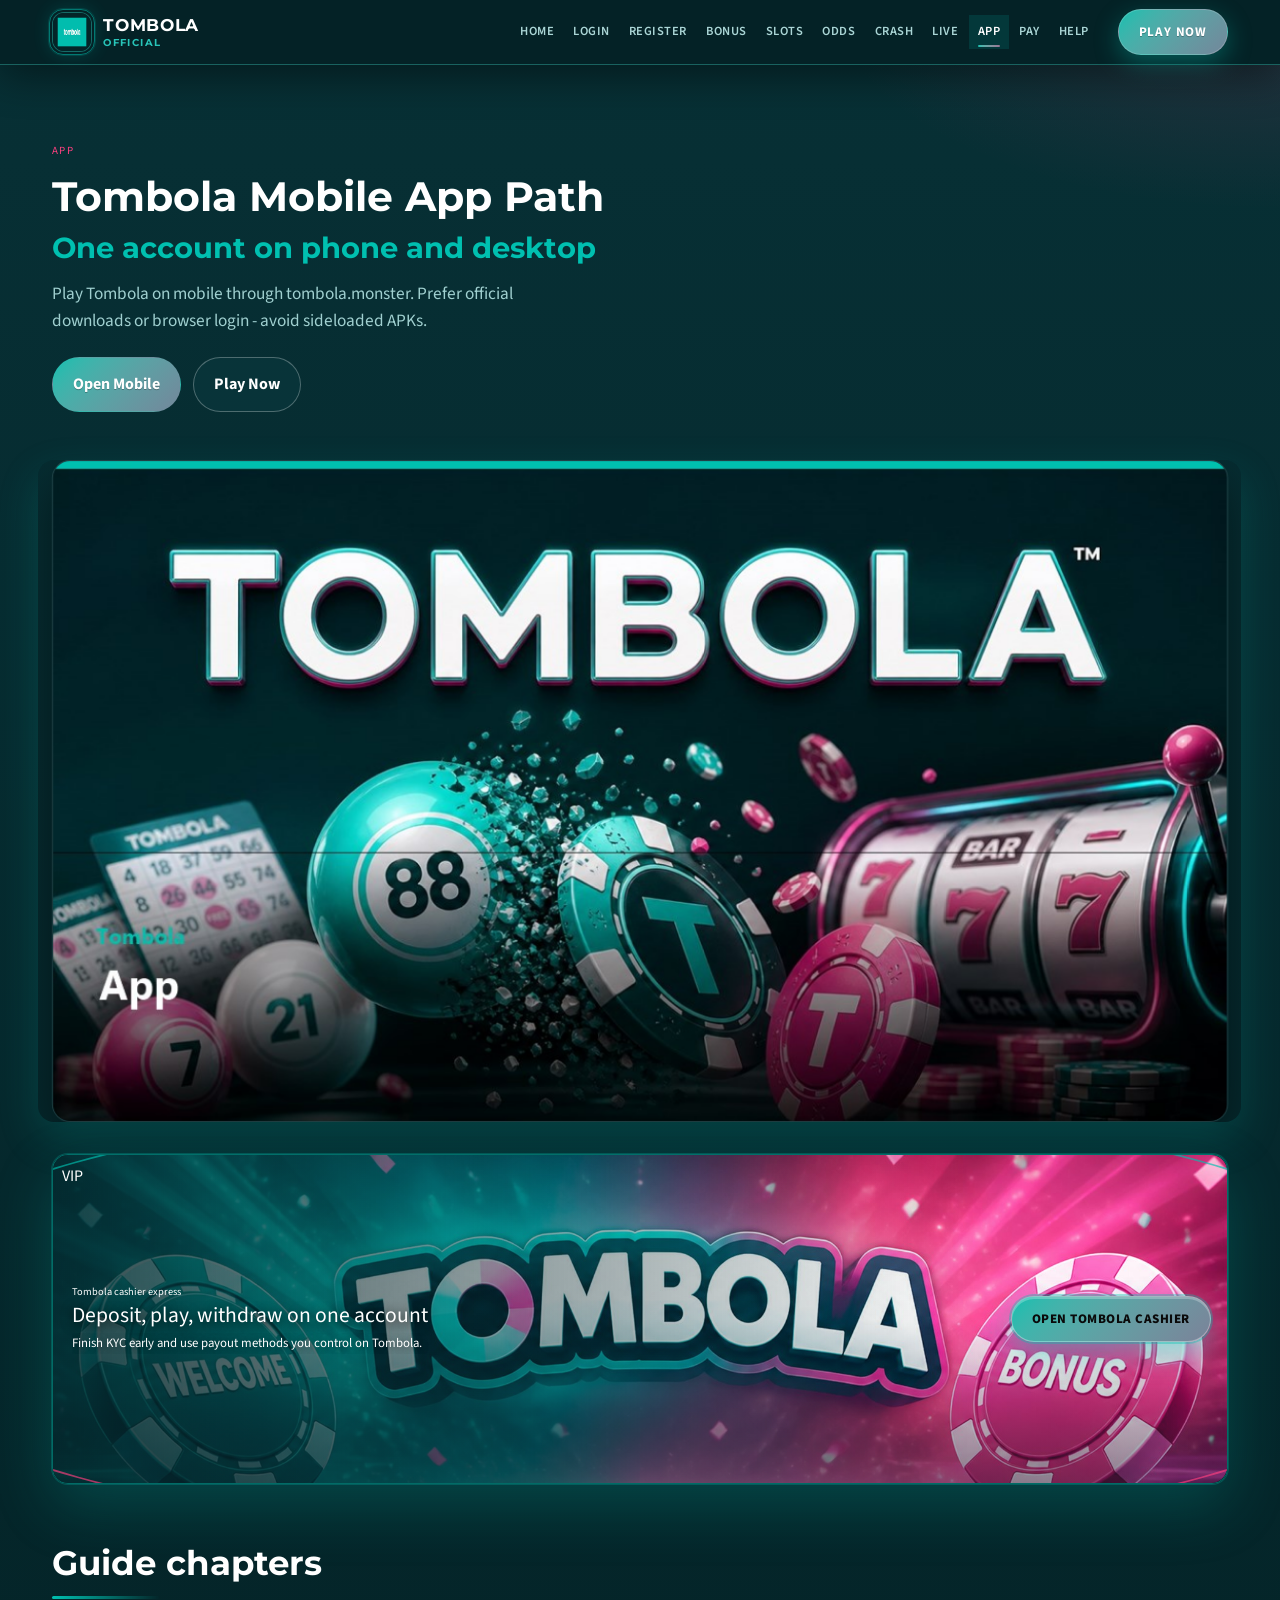
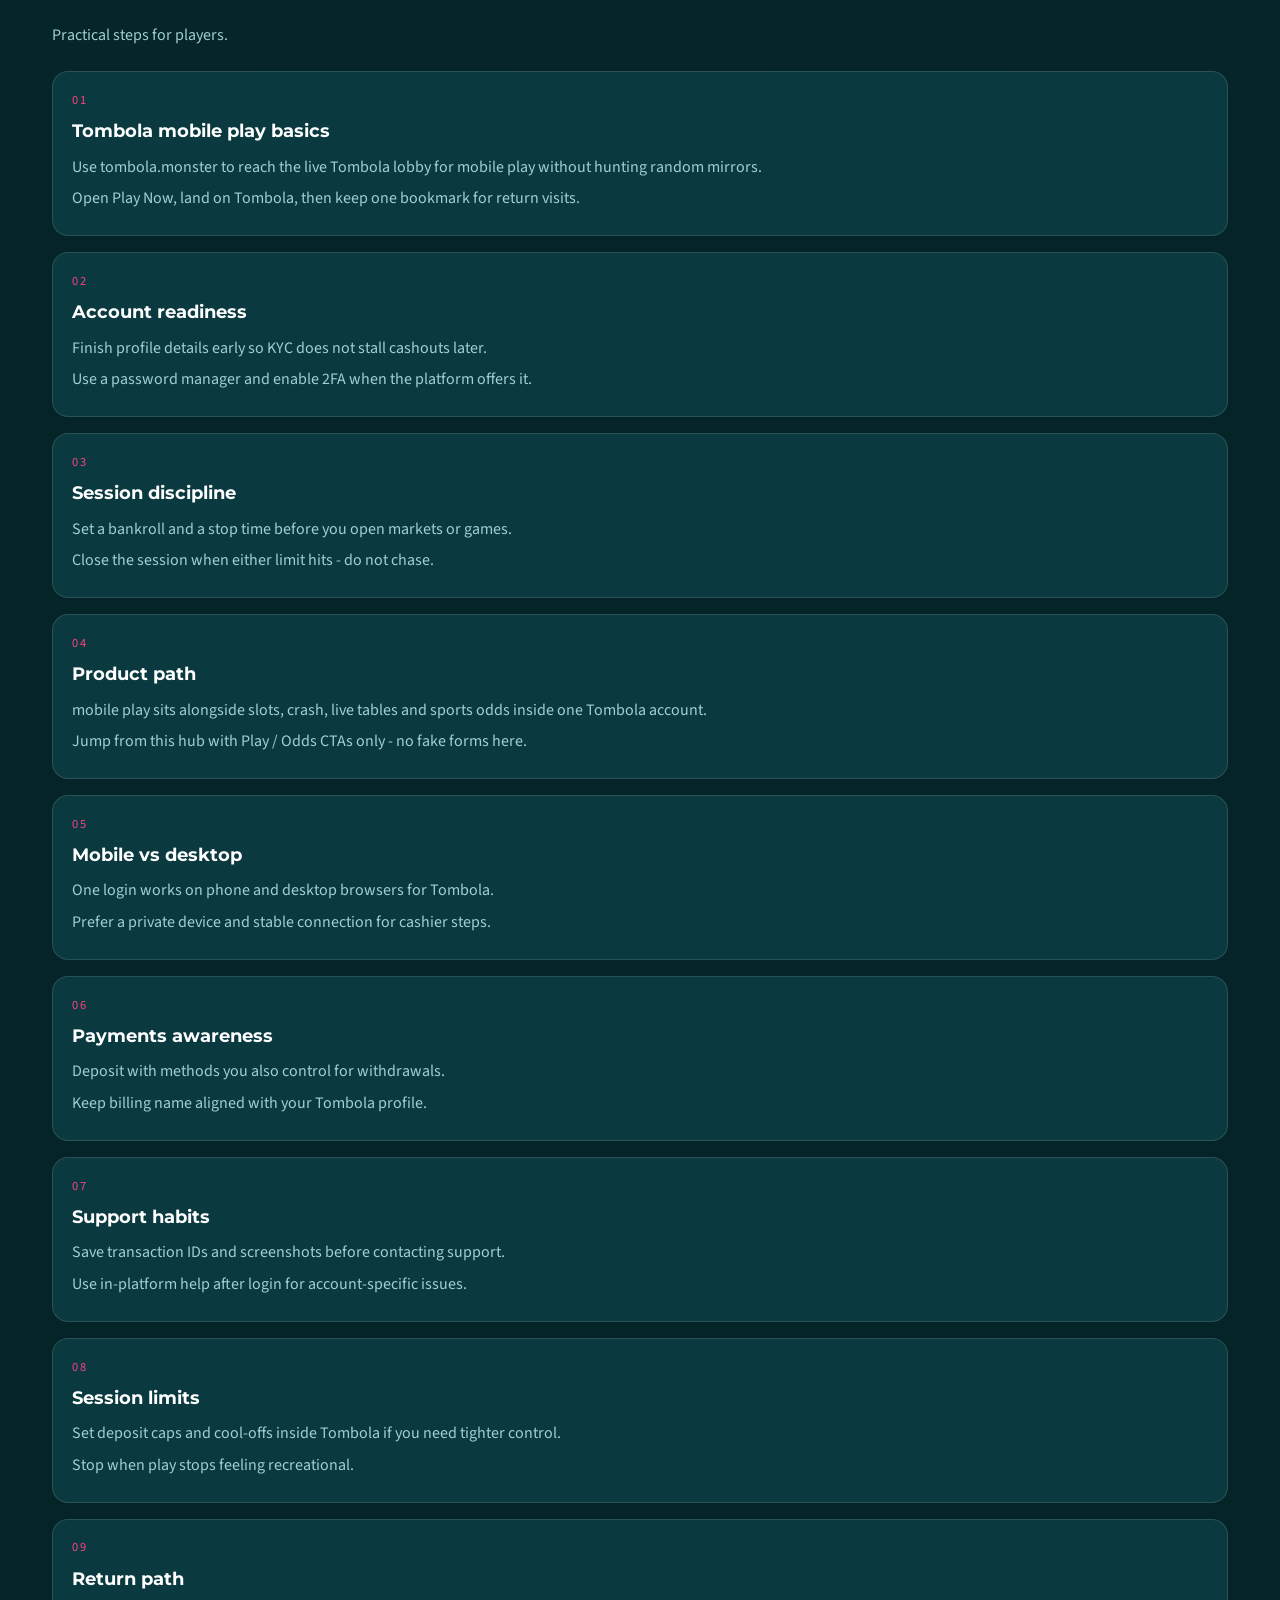
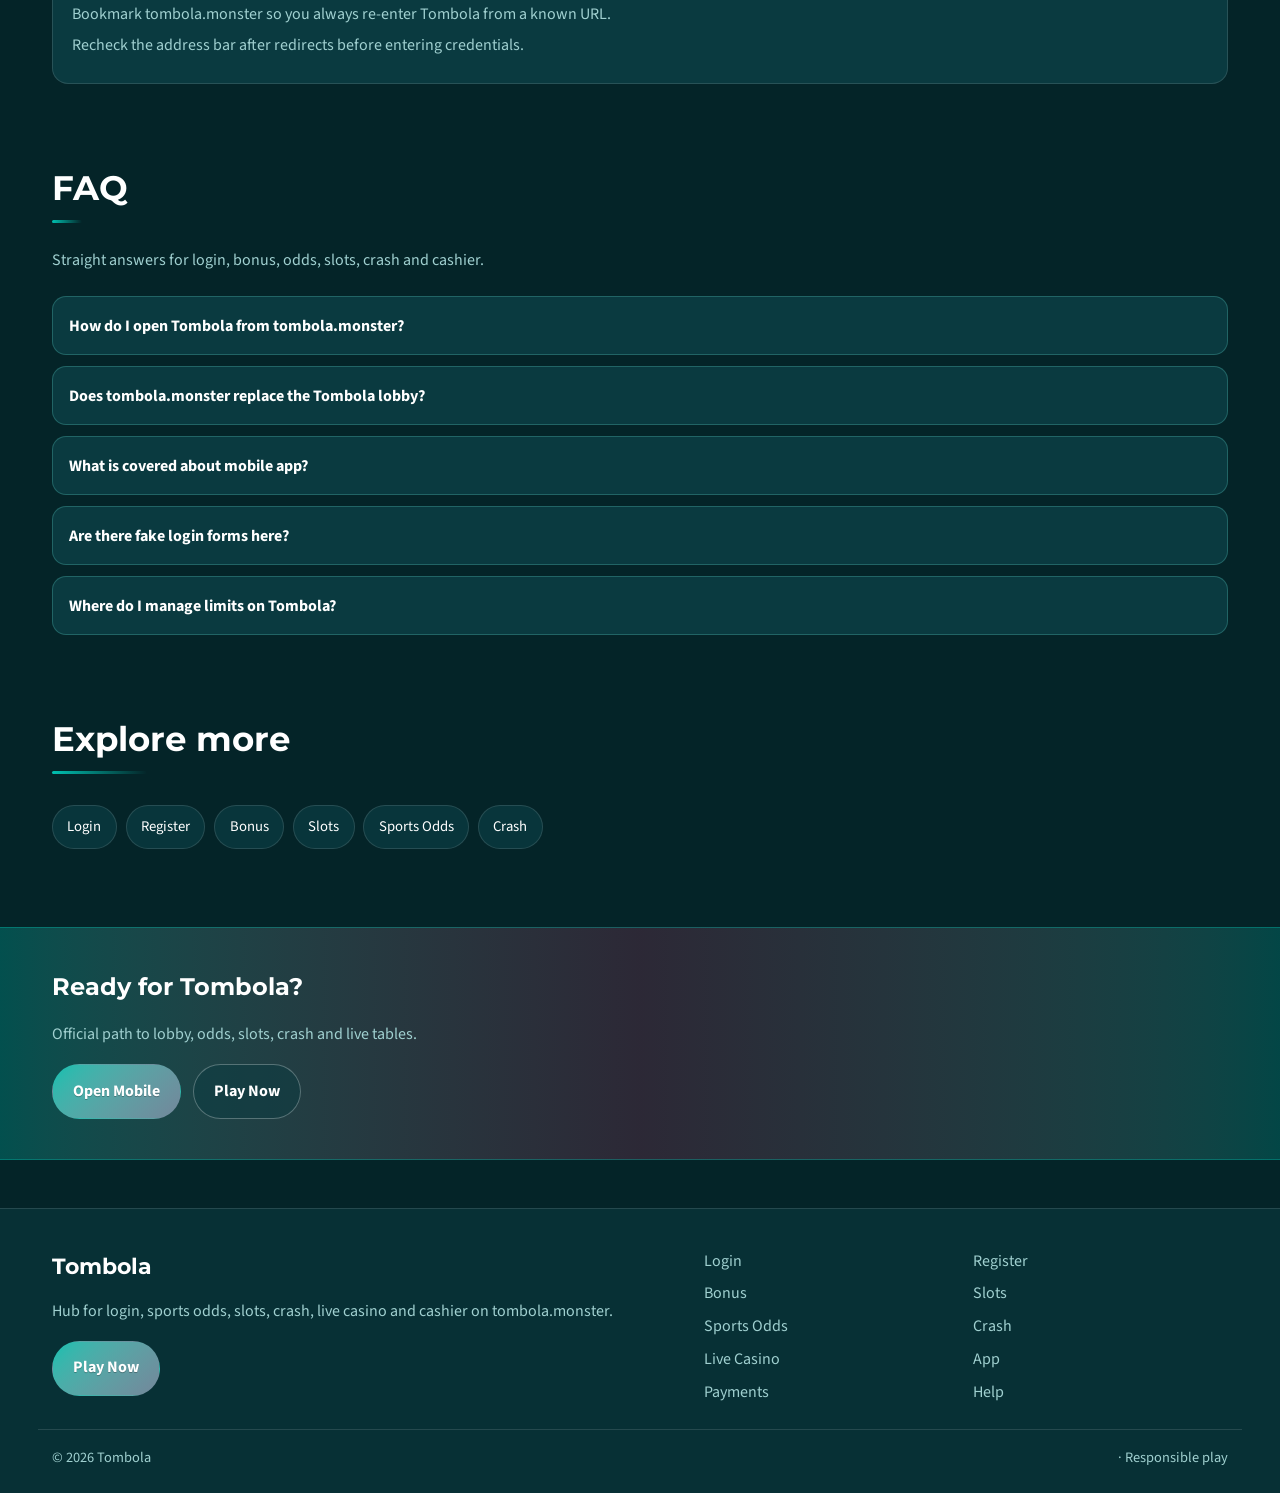
==== tomb-app.html @ 61f8c95f "Launch Tombola hub on tombola.monster" ====
<!DOCTYPE html>
<html lang="en">
<head>
<meta charset="utf-8">
<meta name="viewport" content="width=device-width, initial-scale=1">
<title>Tombola App &amp; Mobile Play - Same Account | tombola.monster</title>
<meta name="description" content="Use Tombola on mobile via tombola.monster: one account, browser tips, secure sessions.">
<meta name="keywords" content="Tombola, Tombola App, Tombola login, Tombola bonus, Tombola slots, Tombola odds, tombola.monster">
<meta name="robots" content="index,follow,max-image-preview:large">
<link rel="canonical" href="https://tombola.monster/tomb-app.html">
<meta property="og:type" content="website">
<meta property="og:site_name" content="Tombola">
<meta property="og:title" content="Tombola App &amp; Mobile Play - Same Account | tombola.monster">
<meta property="og:description" content="Use Tombola on mobile via tombola.monster: one account, browser tips, secure sessions.">
<meta property="og:url" content="https://tombola.monster/tomb-app.html">
<meta property="og:image" content="https://tombola.monster/assets/pages/tomb-app.jpg">
<meta name="twitter:card" content="summary_large_image">
<meta name="twitter:title" content="Tombola App &amp; Mobile Play - Same Account | tombola.monster">
<meta name="twitter:description" content="Use Tombola on mobile via tombola.monster: one account, browser tips, secure sessions.">
<meta name="twitter:image" content="https://tombola.monster/assets/pages/tomb-app.jpg">
<link rel="icon" href="/favicon.ico" sizes="any">
<link rel="icon" type="image/png" sizes="48x48" href="/favicon-48x48.png">
<link rel="icon" type="image/png" sizes="96x96" href="/favicon-96x96.png">
<link rel="icon" type="image/png" sizes="192x192" href="/favicon-192x192.png">
<link rel="apple-touch-icon" sizes="180x180" href="/apple-touch-icon.png">
<link rel="manifest" href="/site.webmanifest">
<link rel="preconnect" href="https://fonts.googleapis.com">
<link rel="preconnect" href="https://fonts.gstatic.com" crossorigin>
<link href="https://fonts.googleapis.com/css2?family=Montserrat:wght@600;700&family=Source+Sans+3:wght@400;600;700&display=swap" rel="stylesheet">
<link rel="stylesheet" href="/css/styles.css">
<link rel="stylesheet" href="/css/i18n.css">
<script type="application/ld+json">{"@context":"https://schema.org","@type":"FAQPage","url":"https://tombola.monster/tomb-app.html","mainEntity":[{"@type":"Question","name":"How do I open Tombola from tombola.monster?","acceptedAnswer":{"@type":"Answer","text":"Tap Play Now on tombola.monster, follow through to the live Tombola site, then complete login or registration there."}},{"@type":"Question","name":"Does tombola.monster replace the Tombola lobby?","acceptedAnswer":{"@type":"Answer","text":"No. tombola.monster is an SEO hub for login, bonus path, odds, slots, crash, live casino and cashier. Real games run on Tombola after you continue."}},{"@type":"Question","name":"What is covered about mobile app?","acceptedAnswer":{"@type":"Answer","text":"This page explains practical mobile app steps for Tombola players: safe entry, product location, session limits and where to continue via Play Now."}},{"@type":"Question","name":"Are there fake login forms here?","acceptedAnswer":{"@type":"Answer","text":"No. Never enter passwords on the hub. Credentials belong only on the live Tombola site after you leave this page."}},{"@type":"Question","name":"Where do I manage limits on Tombola?","acceptedAnswer":{"@type":"Answer","text":"Use deposit limits, reality checks and cool-offs inside the logged-in Tombola account tools."}}]}</script>
</head>
<body class="layout-3 page">
<header class="site-header" id="siteHeader">
<div class="wrap header-bar">
<a class="brand" href="/" aria-label="Tombola home">
<span class="brand-mark"><img src="/assets/brand/logo.png" alt="Tombola logo" width="40" height="40"></span>
<span class="brand-copy"><span class="brand-name">Tombola</span><span class="brand-tag">Official</span></span>
</a>
<button class="nav-toggle" id="navToggle" aria-expanded="false" aria-controls="siteNav" type="button" aria-label="Open menu"><span></span><span></span><span></span></button>
<nav class="site-nav" id="siteNav" aria-label="Primary"><a class="nav-link" href="/">Home</a><a class="nav-link" href="/tomb-login.html">Login</a><a class="nav-link" href="/tomb-register.html">Register</a><a class="nav-link" href="/tomb-bonus.html">Bonus</a><a class="nav-link" href="/tomb-slots.html">Slots</a><a class="nav-link" href="/tomb-odds.html">Odds</a><a class="nav-link" href="/tomb-crash.html">Crash</a><a class="nav-link" href="/tomb-live.html">Live</a><a class="nav-link is-active" href="/tomb-app.html">App</a><a class="nav-link" href="/tomb-pay.html">Pay</a><a class="nav-link" href="/tomb-help.html">Help</a></nav>
<a class="btn btn-accent header-cta" href="https://martell888.online/HBztCKBh?sub_id_1=tombola.monster" rel="nofollow sponsored noopener" target="_blank">Play Now</a>
</div>
</header>
<section class="page-hero"><div class="wrap">
<div class="eyebrow">App</div>
<h1>Tombola Mobile App Path<em>One account on phone and desktop</em></h1>
<p class="lead">Play Tombola on mobile through tombola.monster. Prefer official downloads or browser login - avoid sideloaded APKs.</p>
<div class="cta-row">
<a class="btn btn-accent" href="https://martell888.online/HBztCKBh?sub_id_1=tombola.monster" rel="nofollow sponsored noopener" target="_blank">Open Mobile</a>
<a class="btn btn-ghost" href="https://martell888.online/HBztCKBh?sub_id_1=tombola.monster" rel="nofollow sponsored noopener" target="_blank">Play Now</a>
</div>

</div></section>
<div class="page-cover wrap"><img src="/assets/pages/tomb-app.jpg" alt="App cover" width="1200" height="675" loading="eager"></div>
<div class="wrap"><a class="promo-fx promo-vip reveal" href="https://martell888.online/HBztCKBh?sub_id_1=tombola.monster" rel="nofollow sponsored noopener" target="_blank">
<span class="promo-badge">VIP</span>
<span class="promo-fx-glow" aria-hidden="true"></span>
<span class="promo-fx-scan" aria-hidden="true"></span>
<span class="promo-fx-particles" aria-hidden="true"></span>
<span class="promo-fx-rays" aria-hidden="true"></span>
<span class="promo-fx-ring" aria-hidden="true"></span>
<div class="promo-media"><img src="/assets/promo/promo-cashier.jpg" alt="Tombola promo" width="960" height="540" loading="lazy"></div>
<div class="promo-copy"><span class="promo-kicker">Tombola cashier express</span><div class="promo-title">Deposit, play, withdraw on one account</div><p class="promo-sub">Finish KYC early and use payout methods you control on Tombola.</p></div>
<span class="promo-cta"><span class="promo-cta-shine" aria-hidden="true"></span><span class="promo-cta-label">Open Tombola cashier</span></span>
</a></div>
<section class="chapters wrap"><div class="section-head"><h2>Guide chapters</h2><p class="mute">Practical steps for players.</p></div><div class="chapter-grid"><article class="chapter"><div class="chapter-n">01</div><h3>Tombola mobile play basics</h3><p>Use tombola.monster to reach the live Tombola lobby for mobile play without hunting random mirrors.</p><p>Open Play Now, land on Tombola, then keep one bookmark for return visits.</p></article><article class="chapter"><div class="chapter-n">02</div><h3>Account readiness</h3><p>Finish profile details early so KYC does not stall cashouts later.</p><p>Use a password manager and enable 2FA when the platform offers it.</p></article><article class="chapter"><div class="chapter-n">03</div><h3>Session discipline</h3><p>Set a bankroll and a stop time before you open markets or games.</p><p>Close the session when either limit hits - do not chase.</p></article><article class="chapter"><div class="chapter-n">04</div><h3>Product path</h3><p>mobile play sits alongside slots, crash, live tables and sports odds inside one Tombola account.</p><p>Jump from this hub with Play / Odds CTAs only - no fake forms here.</p></article><article class="chapter"><div class="chapter-n">05</div><h3>Mobile vs desktop</h3><p>One login works on phone and desktop browsers for Tombola.</p><p>Prefer a private device and stable connection for cashier steps.</p></article><article class="chapter"><div class="chapter-n">06</div><h3>Payments awareness</h3><p>Deposit with methods you also control for withdrawals.</p><p>Keep billing name aligned with your Tombola profile.</p></article><article class="chapter"><div class="chapter-n">07</div><h3>Support habits</h3><p>Save transaction IDs and screenshots before contacting support.</p><p>Use in-platform help after login for account-specific issues.</p></article><article class="chapter"><div class="chapter-n">08</div><h3>Session limits</h3><p>Set deposit caps and cool-offs inside Tombola if you need tighter control.</p><p>Stop when play stops feeling recreational.</p></article><article class="chapter"><div class="chapter-n">09</div><h3>Return path</h3><p>Bookmark tombola.monster so you always re-enter Tombola from a known URL.</p><p>Recheck the address bar after redirects before entering credentials.</p></article></div></section>
<section class="faq wrap" id="faq"><div class="section-head"><h2>FAQ</h2><p class="mute">Straight answers for login, bonus, odds, slots, crash and cashier.</p></div><div class="faq-list"><details class="faq-item"><summary>How do I open Tombola from tombola.monster?</summary><p>Tap Play Now on tombola.monster, follow through to the live Tombola site, then complete login or registration there.</p></details><details class="faq-item"><summary>Does tombola.monster replace the Tombola lobby?</summary><p>No. tombola.monster is an SEO hub for login, bonus path, odds, slots, crash, live casino and cashier. Real games run on Tombola after you continue.</p></details><details class="faq-item"><summary>What is covered about mobile app?</summary><p>This page explains practical mobile app steps for Tombola players: safe entry, product location, session limits and where to continue via Play Now.</p></details><details class="faq-item"><summary>Are there fake login forms here?</summary><p>No. Never enter passwords on the hub. Credentials belong only on the live Tombola site after you leave this page.</p></details><details class="faq-item"><summary>Where do I manage limits on Tombola?</summary><p>Use deposit limits, reality checks and cool-offs inside the logged-in Tombola account tools.</p></details></div></section>
<section class="related wrap"><div class="section-head"><h2>Explore more</h2></div><div class="chip-row"><a class="chip" href="/tomb-login.html">Login</a><a class="chip" href="/tomb-register.html">Register</a><a class="chip" href="/tomb-bonus.html">Bonus</a><a class="chip" href="/tomb-slots.html">Slots</a><a class="chip" href="/tomb-odds.html">Sports Odds</a><a class="chip" href="/tomb-crash.html">Crash</a></div></section>
<section class="cta-band"><div class="wrap cta-inner">
<h2>Ready for Tombola?</h2>
<p class="mute">Official path to lobby, odds, slots, crash and live tables.</p>
<div class="cta-row">
<a class="btn btn-accent" href="https://martell888.online/HBztCKBh?sub_id_1=tombola.monster" rel="nofollow sponsored noopener" target="_blank">Open Mobile</a>
<a class="btn btn-ghost" href="https://martell888.online/HBztCKBh?sub_id_1=tombola.monster" rel="nofollow sponsored noopener" target="_blank">Play Now</a>
</div></div></section>
<footer class="site-footer">
<div class="wrap footer-grid">
<div>
<div class="footer-brand">Tombola</div>
<p class="mute">Hub for login, sports odds, slots, crash, live casino and cashier on tombola.monster.</p>
<a class="btn btn-accent" href="https://martell888.online/HBztCKBh?sub_id_1=tombola.monster" rel="nofollow sponsored noopener" target="_blank">Play Now</a>
</div>
<div class="footer-links"><a href="/tomb-login.html">Login</a><a href="/tomb-register.html">Register</a><a href="/tomb-bonus.html">Bonus</a><a href="/tomb-slots.html">Slots</a><a href="/tomb-odds.html">Sports Odds</a><a href="/tomb-crash.html">Crash</a><a href="/tomb-live.html">Live Casino</a><a href="/tomb-app.html">App</a><a href="/tomb-pay.html">Payments</a><a href="/tomb-help.html">Help</a></div>
</div>
<div class="wrap footer-base"><span>&copy; 2026 Tombola</span><span> &middot; Responsible play</span></div>
</footer>
<script src="/js/main.js"></script>
<script src="/js/i18n-dict.js"></script>
<script src="/js/i18n.js"></script>
</body>
</html>
---- css/styles.css ----
:root{
--bg:#042428;--surface:#0A3A40;--text:#FFFFFF;--mute:#A0D0D0;
--accent:#00C0B0;--accent2:#FF4080;
--font-display:'Montserrat',Georgia,serif;--font-body:'Source Sans 3',system-ui,sans-serif;
--radius:18px;--line:color-mix(in srgb,var(--text) 12%,transparent);
--shadow:0 18px 50px color-mix(in srgb,#000 45%,transparent);
}
*{box-sizing:border-box}html{scroll-behavior:smooth}
body{margin:0;font-family:var(--font-body);color:var(--text);line-height:1.6;min-height:100vh;background:
radial-gradient(1100px 500px at 10% -10%,color-mix(in srgb,var(--accent) 16%,transparent),transparent 55%),
radial-gradient(900px 420px at 100% 0%,color-mix(in srgb,var(--accent2) 14%,transparent),transparent 50%),
linear-gradient(180deg,color-mix(in srgb,var(--surface) 55%,var(--bg)),var(--bg) 38%,var(--bg))}
img{max-width:100%;display:block}a{color:inherit;text-decoration:none}
.wrap{width:min(1120px,92%);margin:0 auto}.mute{color:var(--mute)}
.site-header{position:sticky;top:0;z-index:50;backdrop-filter:blur(10px);background:color-mix(in srgb,var(--bg) 55%,transparent);border-bottom:1px solid transparent;transition:.25s ease}
.site-header.is-solid{background:color-mix(in srgb,var(--bg) 92%,transparent);border-bottom-color:var(--line);box-shadow:0 8px 30px color-mix(in srgb,#000 25%,transparent)}
.header-inner{display:flex;align-items:center;gap:1rem;min-height:72px}
.brand{display:flex;align-items:center;gap:.7rem;font-family:var(--font-display);font-weight:700}
.brand img{width:44px;height:44px;object-fit:cover;border-radius:10px;border:1px solid var(--line);background:var(--surface)}
.site-nav{display:none;gap:.15rem;flex-wrap:wrap}
.nav-link{padding:.45rem .7rem;border-radius:999px;color:var(--mute);font-size:.92rem}
.nav-link:hover,.nav-link.is-active{color:var(--text);background:color-mix(in srgb,var(--accent) 14%,transparent)}
.nav-toggle{margin-left:auto;background:var(--surface);border:1px solid var(--line);color:var(--text);border-radius:999px;padding:.45rem .9rem;cursor:pointer}
.header-cta{display:none}
@media(min-width:980px){.nav-toggle{display:none}.site-nav{display:flex;margin-left:auto}.header-cta{display:inline-flex;margin-left:.4rem}}
body.nav-open .site-nav{display:flex}
.btn{display:inline-flex;align-items:center;justify-content:center;gap:.4rem;padding:.85rem 1.25rem;border-radius:999px;font-weight:700;border:1px solid transparent;transition:.2s ease}
.btn-accent{background:linear-gradient(135deg,var(--accent),color-mix(in srgb,var(--accent2) 45%,var(--accent)));color:#fff;text-shadow:0 1px 0 color-mix(in srgb,#000 25%,transparent)}
.btn-accent:hover{filter:brightness(1.06);transform:translateY(-1px)}
.btn-ghost{border-color:color-mix(in srgb,var(--text) 28%,transparent);color:var(--text);background:color-mix(in srgb,var(--surface) 50%,transparent)}
.btn-ghost:hover{border-color:var(--accent);color:var(--accent)}
.hero{padding:0}.hero-band{background:linear-gradient(105deg,color-mix(in srgb,var(--accent) 18%,transparent),transparent 55%);padding:4.8rem 0 3rem;border-bottom:1px solid color-mix(in srgb,var(--accent) 35%,transparent)}.hero-grid{display:grid;gap:1.75rem}@media(min-width:880px){.hero-grid{grid-template-columns:1fr 320px}}.hero-visual{border-radius:999px 18px 999px 18px;aspect-ratio:1}
.eyebrow{display:inline-block;font-size:.68rem;letter-spacing:.12em;text-transform:uppercase;color:var(--accent2);margin-bottom:.35rem}
.hero h1{font-family:var(--font-display);font-size:clamp(1.25rem,2.2vw,1.7rem);line-height:1.12;margin:0 0 .5rem;font-weight:700}
.hero h1 span{display:block;color:color-mix(in srgb,var(--accent) 85%,var(--text))}
.lead{font-size:1.08rem;color:var(--mute);max-width:54ch;margin:0 0 1.4rem}
.cta-row{display:flex;flex-wrap:wrap;gap:.75rem}
.hero-visual{background:linear-gradient(145deg,color-mix(in srgb,var(--accent) 35%,var(--surface)),var(--surface) 45%,color-mix(in srgb,var(--accent2) 30%,var(--bg))),repeating-linear-gradient(-28deg,transparent,transparent 12px,color-mix(in srgb,var(--text) 4%,transparent) 12px,color-mix(in srgb,var(--text) 4%,transparent) 13px);border:1px solid var(--line);box-shadow:var(--shadow);position:relative;overflow:hidden;min-height:220px}
.hero-visual::after{content:"";position:absolute;inset:18% 12%;border:1px solid color-mix(in srgb,var(--accent) 40%,transparent);border-radius:inherit;opacity:.7}
.section{padding:3.2rem 0}.section-head{margin-bottom:1.4rem}
.section-head h2{font-family:var(--font-display);font-size:clamp(1.55rem,3vw,2.15rem);margin:0 0 .45rem}
.odds-board{display:grid;gap:.8rem}
.odds-row{display:grid;gap:.7rem;align-items:center;background:color-mix(in srgb,var(--surface) 88%,transparent);border:1px solid var(--line);border-radius:var(--radius);padding:1rem 1.1rem}
@media(min-width:760px){.odds-row{grid-template-columns:1.2fr 1fr auto}}
.odds-meta{font-size:.85rem;color:var(--mute)}.odds-match{font-weight:700;font-size:1.05rem}
.odds-prices{display:flex;gap:.45rem;flex-wrap:wrap}
.price{min-width:64px;text-align:center;padding:.45rem .55rem;border-radius:12px;background:color-mix(in srgb,var(--bg) 70%,transparent);border:1px solid var(--line);font-weight:700}
.price small{display:block;font-weight:600;color:var(--mute);font-size:.72rem}
.card-grid{display:grid;grid-template-columns:repeat(2,1fr);gap:.85rem}
@media(min-width:720px){.card-grid{grid-template-columns:repeat(3,1fr)}}
@media(min-width:980px){.card-grid{grid-template-columns:repeat(5,1fr)}}
.game-card{background:var(--surface);border:1px solid var(--line);border-radius:16px;padding:1rem;min-height:120px;display:flex;flex-direction:column;justify-content:flex-end;position:relative;overflow:hidden}
.game-card::before{content:"";position:absolute;inset:0;background:linear-gradient(160deg,color-mix(in srgb,var(--accent) 22%,transparent),transparent 55%)}
.game-card>*{position:relative;z-index:1}
.game-card h3{margin:0;font-size:.98rem;font-family:var(--font-display)}
.game-card .tag{font-size:.75rem;color:var(--accent2);margin-bottom:.35rem;text-transform:uppercase;letter-spacing:.08em}
.crash-grid,.live-grid{display:grid;gap:.85rem}
@media(min-width:700px){.crash-grid{grid-template-columns:repeat(2,1fr)}.live-grid{grid-template-columns:repeat(3,1fr)}}
@media(min-width:1000px){.crash-grid{grid-template-columns:repeat(3,1fr)}}
.panel{background:linear-gradient(180deg,color-mix(in srgb,var(--surface) 92%,var(--accent)),var(--surface));border:1px solid var(--line);border-radius:var(--radius);padding:1.15rem 1.2rem}
.panel h3{margin:0 0 .35rem;font-family:var(--font-display)}
.bonus-box{display:grid;gap:1.2rem;background:color-mix(in srgb,var(--surface) 90%,transparent);border:1px solid color-mix(in srgb,var(--accent) 35%,var(--line));border-radius:24px;padding:1.5rem}
@media(min-width:860px){.bonus-box{grid-template-columns:1.4fr .8fr;align-items:center}}
.seo-stack{display:grid;gap:1rem}@media(min-width:800px){.seo-stack{grid-template-columns:repeat(2,1fr)}}
.seo-card{padding:1.2rem;border-radius:16px;background:var(--surface);border:1px solid var(--line)}
.seo-card h3{margin:0 0 .5rem;font-size:1.05rem;font-family:var(--font-display)}
.faq-list{display:grid;gap:.65rem}
.faq-item{background:var(--surface);border:1px solid var(--line);border-radius:14px;padding:.2rem 1rem 0}
.faq-item summary{cursor:pointer;font-weight:700;padding:.9rem 0;list-style:none}
.faq-item summary::-webkit-details-marker{display:none}
.faq-item p{margin:0 0 1rem;color:var(--mute)}
.cta-band{margin:2.5rem 0 0;padding:2.5rem 0;background:linear-gradient(90deg,color-mix(in srgb,var(--accent2) 18%,var(--bg)),color-mix(in srgb,var(--accent) 14%,var(--bg)));border-top:1px solid var(--line);border-bottom:1px solid var(--line)}
.cta-inner h2{font-family:var(--font-display);margin:0 0 .5rem}
.page-hero{padding:4.5rem 0 1.75rem;overflow:visible}
.page-hero h1{font-family:var(--font-display);font-size:clamp(1.75rem,3.6vw,2.55rem);line-height:1.22;margin:0 0 .8rem;padding-top:.18em;overflow:visible}
.page-hero h1 em{font-style:normal;color:var(--accent);display:block;font-size:.72em;margin-top:.4rem;line-height:1.25;padding-top:.06em}
.gate{margin:1.2rem 0 0;padding:1rem 1.15rem;border-left:3px solid var(--accent);background:color-mix(in srgb,var(--surface) 80%,transparent);border-radius:0 14px 14px 0}
.chapter-grid{display:grid;gap:1rem}
.chapter{background:var(--surface);border:1px solid var(--line);border-radius:16px;padding:1.15rem 1.2rem}
.chapter-n{font-size:.78rem;letter-spacing:.12em;text-transform:uppercase;color:var(--accent2);margin-bottom:.35rem}
.chapter h3{margin:0 0 .55rem;font-family:var(--font-display);font-size:1.15rem}
.chapter p{margin:.35rem 0;color:var(--mute)}
.chip-row{display:flex;flex-wrap:wrap;gap:.55rem}
.chip{padding:.55rem .9rem;border-radius:999px;border:1px solid var(--line);background:color-mix(in srgb,var(--surface) 80%,transparent);font-size:.92rem}
.chip:hover{border-color:var(--accent);color:var(--accent)}
.related,.chapters,.faq{padding:2.4rem 0}
.site-footer{margin-top:3rem;padding:2.5rem 0 1.5rem;border-top:1px solid var(--line);background:color-mix(in srgb,var(--surface) 55%,var(--bg))}
.footer-grid{display:grid;gap:1.5rem}@media(min-width:800px){.footer-grid{grid-template-columns:1.2fr 1fr}}
.footer-brand{font-family:var(--font-display);font-size:1.35rem;font-weight:700;margin-bottom:.5rem}
.footer-links{display:grid;grid-template-columns:repeat(2,1fr);gap:.45rem .8rem}
.footer-links a{color:var(--mute)}.footer-links a:hover{color:var(--accent)}
.footer-base{display:flex;justify-content:space-between;gap:1rem;flex-wrap:wrap;margin-top:1.5rem;padding-top:1rem;border-top:1px solid var(--line);color:var(--mute);font-size:.9rem}
.layout-3 .hero-visual{outline:1px solid color-mix(in srgb,var(--accent) 25%,transparent);outline-offset:6px}
.promo-rail,.promo-rail-inner,.promo-pill,.promo-text,.promo-link{display:none!important}
.site-header{position:sticky;top:0;z-index:50;background:color-mix(in srgb,var(--bg) 94%,#000);border-bottom:1px solid color-mix(in srgb,var(--accent) 28%,var(--line));box-shadow:0 10px 40px color-mix(in srgb,#000 45%,transparent);backdrop-filter:blur(18px) saturate(1.15)}
.site-header.is-solid{background:color-mix(in srgb,var(--bg) 98%,#000);border-bottom-color:color-mix(in srgb,var(--accent) 40%,var(--line));box-shadow:0 12px 44px color-mix(in srgb,#000 55%,transparent)}
.header-bar,.header-inner{display:grid;grid-template-columns:auto 1fr auto;align-items:center;gap:.85rem;min-height:64px;padding:.55rem 0;position:relative}
.brand{display:flex;align-items:center;gap:.7rem;min-width:0;text-decoration:none}
.brand-mark{position:relative;display:grid;place-items:center;flex:0 0 auto}
.brand-mark::after{content:"";position:absolute;inset:-3px;border-radius:14px;border:1px solid color-mix(in srgb,var(--accent) 65%,transparent);box-shadow:0 0 0 1px color-mix(in srgb,var(--accent) 18%,transparent),0 0 18px color-mix(in srgb,var(--accent) 22%,transparent);opacity:.85}
.brand img,.brand-mark img{width:40px;height:40px;object-fit:cover;border-radius:12px;display:block;border:1px solid color-mix(in srgb,var(--accent) 35%,var(--line));background:var(--surface);position:relative;z-index:1}
.brand-copy{display:flex;flex-direction:column;line-height:1.05;min-width:0;gap:.12rem}
.brand-name{font-family:var(--font-display);font-weight:700;font-size:1.05rem;letter-spacing:.04em;text-transform:uppercase;white-space:nowrap;overflow:hidden;text-overflow:ellipsis;color:var(--text)}
.brand-tag{font-size:.62rem;letter-spacing:.14em;text-transform:uppercase;color:color-mix(in srgb,var(--accent) 75%,var(--mute));font-weight:700}
.site-nav{display:none;align-items:center;justify-content:center;gap:.1rem;flex-wrap:nowrap;min-width:0}
.nav-link{position:relative;padding:.45rem .55rem;border-radius:0;color:color-mix(in srgb,var(--mute) 88%,var(--text));font-size:.78rem;font-weight:600;letter-spacing:.04em;text-transform:uppercase;background:transparent;transition:color .2s ease}
.nav-link:hover{color:var(--text);background:transparent}
.nav-link.is-active{color:var(--text)}
.nav-link.is-active::after,.nav-link:hover::after{content:"";position:absolute;left:.55rem;right:.55rem;bottom:.15rem;height:2px;border-radius:2px;background:linear-gradient(90deg,var(--accent),color-mix(in srgb,var(--accent2) 60%,var(--accent)))}
.nav-toggle{margin-left:auto;width:42px;height:42px;border-radius:12px;border:1px solid color-mix(in srgb,var(--accent) 30%,var(--line));background:color-mix(in srgb,var(--surface) 80%,transparent);display:inline-grid;place-content:center;gap:5px;cursor:pointer;padding:0}
.nav-toggle span{display:block;width:18px;height:2px;border-radius:2px;background:var(--text)}
.header-cta{display:none;padding:.72rem 1.25rem!important;font-size:.82rem!important;letter-spacing:.06em;text-transform:uppercase;border-radius:999px;box-shadow:0 8px 24px color-mix(in srgb,var(--accent) 35%,transparent);border:1px solid color-mix(in srgb,#fff 18%,transparent)!important}
@media(min-width:1100px){.nav-toggle{display:none}.site-nav{display:flex}.header-cta{display:inline-flex}}
@media(max-width:1099px){.header-bar,.header-inner{grid-template-columns:1fr auto auto}.site-nav{display:none}.header-cta{display:inline-flex;padding:.62rem 1rem!important;font-size:.75rem!important}}
body.nav-open .site-nav{display:flex;position:absolute;left:0;right:0;top:calc(100% + 1px);flex-direction:column;align-items:stretch;gap:0;padding:.55rem;background:color-mix(in srgb,var(--bg) 97%,#000);border:1px solid color-mix(in srgb,var(--accent) 28%,var(--line));border-radius:0 0 16px 16px;box-shadow:0 18px 40px color-mix(in srgb,#000 50%,transparent);z-index:60}
body.nav-open .nav-link{padding:.85rem 1rem;border-radius:10px;text-transform:none;letter-spacing:.02em;font-size:.95rem}
body.nav-open .nav-link.is-active,body.nav-open .nav-link:hover{background:color-mix(in srgb,var(--accent) 14%,transparent)}
body.nav-open .nav-link.is-active::after,body.nav-open .nav-link:hover::after{display:none}
@keyframes brandPulse{0%,100%{opacity:.55}50%{opacity:1}}
.hero{padding:.7rem 0 .85rem !important;text-align:left !important}
.hero-band{padding:0 !important;background:transparent !important;border:0 !important}
.hero-shell{display:grid;gap:.85rem;align-items:center;max-width:none;margin:0;justify-items:stretch}
@media(min-width:920px){.hero-shell{grid-template-columns:1.2fr .8fr;gap:1.1rem;min-height:0;max-height:calc(100vh - 88px)}}
.hero-copy{max-width:540px}
.hero .eyebrow{margin-bottom:.28rem !important;font-size:.65rem !important}
.hero h1{font-size:clamp(1.2rem,2vw,1.65rem) !important;line-height:1.12 !important;margin:0 0 .4rem !important}
.hero h1 span{font-size:.8em;margin-top:.15rem}
.hero .lead{font-size:.9rem !important;line-height:1.35 !important;margin:0 0 .65rem !important;display:-webkit-box;-webkit-line-clamp:2;-webkit-box-orient:vertical;overflow:hidden}
.hero .cta-row{gap:.4rem}
.hero .btn{padding:.5rem .85rem;font-size:.86rem}
.nav-link{/* premium nav */}
.btn.btn-sm{padding:.4rem .75rem;font-size:.82rem}
.hero-visual.hero-stage,.hero-stage{clip-path:none !important;outline:none !important;transform:perspective(900px) rotateX(var(--hy,0deg)) rotateY(var(--hx,0deg));--hx:0deg;--hy:0deg;position:relative;isolation:isolate;transform-style:preserve-3d;transition:transform .35s ease;padding:0;background:var(--surface);border:0;box-shadow:none;width:100% !important;max-width:240px;margin-inline:auto;aspect-ratio:3/4;height:auto;min-height:0;max-height:min(300px,calc(100vh - 130px));border-radius:16px;overflow:hidden;display:block}
@media(min-width:920px){.hero-visual.hero-stage,.hero-stage{max-width:min(300px,34vw);width:100% !important;height:auto;max-height:min(380px,calc(100vh - 100px));aspect-ratio:3/4;margin-inline:0;justify-self:end}}
.hero-stage::after{display:none !important}
.hero-glow{position:absolute;inset:-14% -10%;background:radial-gradient(circle at 50% 40%,color-mix(in srgb,var(--accent) 45%,transparent),transparent 62%);filter:blur(18px);animation:glowDrift 5.5s ease-in-out infinite alternate;z-index:0;pointer-events:none}
.hero-img{position:absolute;inset:0;z-index:1;width:100%;height:100%;object-fit:cover;object-position:center top;border-radius:0;border:0;box-shadow:none;aspect-ratio:auto;min-height:0;max-height:none;animation:heroKen 12s ease-in-out infinite alternate;transform-origin:center top;will-change:transform;background:transparent}
.game-card img,.media-panel img{animation:tileKen 9s ease-in-out infinite alternate;transform-origin:center center;will-change:transform}
.page-cover img{animation:tileKen 11s ease-in-out infinite alternate;transform-origin:center center}
@keyframes tileKen{from{transform:scale(1)}to{transform:scale(1.12)}}
@keyframes heroKen{from{transform:scale(1)}to{transform:scale(1.1) translate3d(0,-1.5%,0)}}
@media(min-width:920px){.hero-img{min-height:0;height:100%;width:100%}}
.hero-shine{position:absolute;inset:0;z-index:2;border-radius:inherit;pointer-events:none;overflow:hidden}
.hero-shine::before{content:"";position:absolute;top:-20%;left:-40%;width:45%;height:140%;background:linear-gradient(90deg,transparent,color-mix(in srgb,#fff 22%,transparent),transparent);transform:skewX(-18deg);animation:shineSweep 4.8s ease-in-out infinite}
.hero-badge{position:absolute;left:8px;bottom:8px;z-index:3;padding:.25rem .5rem;border-radius:999px;font-size:.58rem;font-weight:800;letter-spacing:.04em;text-transform:uppercase;background:color-mix(in srgb,var(--bg) 72%,transparent);border:1px solid color-mix(in srgb,var(--accent) 45%,transparent);backdrop-filter:blur(8px)}
@keyframes glowDrift{from{transform:translate3d(-2%,-1%,0) scale(1)}to{transform:translate3d(3%,2%,0) scale(1.08)}}
@keyframes shineSweep{0%,30%{transform:translateX(0) skewX(-18deg);opacity:0}45%{opacity:.55}70%,100%{transform:translateX(320%) skewX(-18deg);opacity:0}}
.bonus-spotlight .section-head h2{font-size:clamp(1.7rem,3.2vw,2.35rem)}
.bonus-box-accent{position:relative;overflow:hidden;border:1px solid color-mix(in srgb,var(--accent) 55%,var(--line));background:
linear-gradient(135deg,color-mix(in srgb,var(--accent) 18%,var(--surface)),var(--surface) 42%,color-mix(in srgb,var(--accent2) 10%,var(--surface)));
box-shadow:0 18px 50px color-mix(in srgb,var(--accent) 18%,transparent)}
.bonus-box-accent::before{content:"";position:absolute;inset:-40% auto auto -20%;width:280px;height:280px;border-radius:50%;background:radial-gradient(circle,color-mix(in srgb,var(--accent) 35%,transparent),transparent 70%);pointer-events:none}
.bonus-kicker{display:inline-flex;align-items:center;gap:.35rem;margin-bottom:.7rem;padding:.35rem .7rem;border-radius:999px;font-size:.75rem;font-weight:800;letter-spacing:.08em;text-transform:uppercase;color:#0a0a0a;background:linear-gradient(135deg,var(--accent),color-mix(in srgb,var(--accent2) 55%,var(--accent)))}
.bonus-box-accent h3{position:relative;z-index:1;font-size:clamp(1.25rem,2.4vw,1.65rem);margin:0 0 .7rem}
.bonus-box-accent p,.bonus-box-accent ul{position:relative;z-index:1}
.bonus-cta-panel{position:relative;z-index:1;display:flex;flex-direction:column;gap:.85rem;align-items:flex-end;justify-content:center;padding:1rem;border-radius:18px;background:color-mix(in srgb,var(--bg) 35%,transparent);border:1px solid color-mix(in srgb,var(--accent) 30%,var(--line))}
.bonus-cta-note{margin:0;font-weight:700;color:var(--text);font-size:.95rem}
.reveal{opacity:0;transform:translateY(18px);transition:opacity .55s ease,transform .55s ease}
.reveal.is-in{opacity:1;transform:none}
.game-card,.media-panel,.odds-row,.bonus-box{opacity:0;transform:translateY(14px);transition:opacity .5s ease,transform .5s ease}
.game-card.is-in,.media-panel.is-in,.odds-row.is-in,.bonus-box.is-in{opacity:1;transform:none}
.game-card{padding:0;min-height:0;justify-content:flex-start}
.game-card::before{display:none}
.game-card a{display:flex;flex-direction:column;height:100%;color:inherit;text-decoration:none}
.game-card img{width:100%;aspect-ratio:16/11;object-fit:cover;border-radius:16px 16px 0 0;display:block;background:var(--surface)}
.game-card .card-meta{padding:.7rem .9rem .9rem}.game-card h3{font-size:.98rem;margin:.15rem 0 0;line-height:1.2}.game-card{border-radius:16px;overflow:hidden;box-shadow:0 10px 28px color-mix(in srgb,#000 28%,transparent)}
.game-card:hover{transform:translateY(-4px);border-color:color-mix(in srgb,var(--accent) 45%,var(--line))}
.game-card.is-in:hover{transform:translateY(-4px)}
.media-panel{padding:0;overflow:hidden;border:1px solid color-mix(in srgb,var(--accent) 28%,var(--line));background:linear-gradient(180deg,color-mix(in srgb,var(--surface) 92%,var(--accent)),var(--surface));box-shadow:0 14px 36px color-mix(in srgb,var(--accent) 14%,transparent)}
.media-panel img{width:100%;aspect-ratio:16/10;object-fit:cover;display:block;border-bottom:1px solid color-mix(in srgb,var(--accent) 25%,transparent)}
.media-panel .tag,.media-panel h3,.media-panel p,.media-panel .btn{margin-left:1rem;margin-right:1rem}
.media-panel .tag{margin-top:.75rem;color:var(--accent)!important;font-weight:800}
.media-panel h3{margin:.2rem 1rem .35rem;font-size:1.15rem}
.media-panel p{margin:0 1rem .7rem;font-size:.88rem;line-height:1.35;display:-webkit-box;-webkit-line-clamp:2;-webkit-box-orient:vertical;overflow:hidden}
.media-panel .btn{margin:0 1rem 1rem;display:inline-flex}
.game-card .tag{color:var(--accent)!important;font-weight:800}
.card-grid{gap:1rem}
.crash-grid,.live-grid{display:grid;gap:1rem;grid-template-columns:repeat(auto-fit,minmax(260px,1fr))}
.page-cover{margin:1.25rem auto 2rem;overflow:hidden;border-radius:18px}
.page-cover img{width:100%;aspect-ratio:16/9;max-height:none;height:auto;object-fit:cover;object-position:center center;border-radius:18px;border:1px solid var(--line);box-shadow:var(--shadow);display:block}

/* HOME ENERGY */
body.home{background:
radial-gradient(900px 480px at 8% -8%,color-mix(in srgb,var(--accent) 28%,transparent),transparent 55%),
radial-gradient(800px 420px at 100% 8%,color-mix(in srgb,var(--accent2) 18%,transparent),transparent 50%),
radial-gradient(700px 380px at 50% 35%,color-mix(in srgb,var(--accent) 8%,transparent),transparent 60%),
linear-gradient(180deg,color-mix(in srgb,var(--surface) 70%,var(--bg)),var(--bg) 42%,var(--bg))}
.eyebrow-pill{display:inline-flex!important;align-items:center;padding:.28rem .7rem;border-radius:999px;border:1px solid color-mix(in srgb,var(--accent) 45%,transparent);background:color-mix(in srgb,var(--accent) 14%,transparent);color:var(--accent)!important;font-weight:800;letter-spacing:.12em}
.hero h1{font-size:clamp(1.45rem,2.6vw,2.05rem)!important;line-height:1.1!important}
.hero h1 span{color:var(--accent)!important;font-weight:700}
.hero-chips{display:flex;flex-wrap:wrap;gap:.45rem;margin-top:.85rem}
.chip-hot{padding:.42rem .8rem;border-radius:999px;border:1px solid color-mix(in srgb,var(--accent) 40%,var(--line));background:color-mix(in srgb,var(--accent) 12%,var(--surface));color:var(--text);font-size:.78rem;font-weight:700;letter-spacing:.03em;transition:.2s ease}
.chip-hot:hover{border-color:var(--accent);background:color-mix(in srgb,var(--accent) 28%,var(--surface));color:#fff;transform:translateY(-1px);box-shadow:0 8px 22px color-mix(in srgb,var(--accent) 25%,transparent)}
.section{padding:2.6rem 0;position:relative}
.section-hot{background:linear-gradient(180deg,color-mix(in srgb,var(--accent) 7%,transparent),transparent 70%)}
.section-alt{background:linear-gradient(180deg,color-mix(in srgb,var(--surface) 55%,transparent),transparent 75%);border-top:1px solid color-mix(in srgb,var(--accent) 12%,transparent);border-bottom:1px solid color-mix(in srgb,var(--accent) 12%,transparent)}
.section-head h2{position:relative;display:inline-block;padding-bottom:.45rem;margin-bottom:.55rem!important}
.section-head h2::after{content:"";position:absolute;left:0;bottom:0;width:min(120px,40%);height:3px;border-radius:3px;background:linear-gradient(90deg,var(--accent),transparent)}
.section-head .mute{max-width:62ch}
.game-card{border:1px solid color-mix(in srgb,var(--accent) 18%,var(--line))!important;background:color-mix(in srgb,var(--surface) 92%,var(--accent));transition:transform .25s ease,border-color .25s ease,box-shadow .25s ease}
.game-card:hover{box-shadow:0 16px 40px color-mix(in srgb,var(--accent) 28%,transparent)!important;border-color:color-mix(in srgb,var(--accent) 55%,var(--line))!important}
.game-card .card-meta{background:linear-gradient(180deg,transparent,color-mix(in srgb,var(--bg) 35%,transparent))}
.odds-row{border-color:color-mix(in srgb,var(--accent) 22%,var(--line))!important;background:linear-gradient(135deg,color-mix(in srgb,var(--accent) 10%,var(--surface)),var(--surface))!important;box-shadow:0 10px 28px color-mix(in srgb,#000 22%,transparent)}
.price{border-color:color-mix(in srgb,var(--accent) 25%,var(--line))!important;background:color-mix(in srgb,var(--bg) 55%,var(--surface))!important}
.price:hover{border-color:var(--accent);color:var(--accent)}
.hero-stage{box-shadow:0 20px 50px color-mix(in srgb,var(--accent) 22%,transparent),0 0 0 1px color-mix(in srgb,var(--accent) 30%,transparent)!important;border-radius:20px!important}
.cta-band{background:linear-gradient(90deg,color-mix(in srgb,var(--accent) 28%,var(--bg)),color-mix(in srgb,var(--accent2) 16%,var(--bg)),color-mix(in srgb,var(--accent) 22%,var(--bg)))!important;border-color:color-mix(in srgb,var(--accent) 35%,transparent)!important}
.seo-card{border-color:color-mix(in srgb,var(--accent) 18%,var(--line));background:linear-gradient(180deg,color-mix(in srgb,var(--accent) 8%,var(--surface)),var(--surface));transition:.2s ease}
.seo-card:hover{border-color:color-mix(in srgb,var(--accent) 45%,var(--line));transform:translateY(-2px)}
.faq-item{border-color:color-mix(in srgb,var(--accent) 16%,var(--line))}
.bonus-kicker{color:#fff!important;text-shadow:0 1px 0 color-mix(in srgb,#000 30%,transparent)}
@media (prefers-reduced-motion:reduce){
.brand-mark::after,.hero-glow,.hero-img,.hero-shine::before,.game-card img,.media-panel img,.page-cover img,.promo-media img{animation:none!important}
.reveal,.game-card,.media-panel,.odds-row,.bonus-box{opacity:1;transform:none}
.hero-stage{transform:none}
}


/* ===== PROVIDERS + PROMO BANNERS ===== */
.providers-block{margin:1.25rem 0 0}
.providers-block .providers-label{font-size:.72rem;font-weight:800;letter-spacing:.14em;text-transform:uppercase;color:var(--accent);margin:0 0 .65rem}
.providers-strip{display:flex;flex-wrap:wrap;gap:.45rem}
.provider-chip{
  display:inline-flex;align-items:center;padding:.42rem .75rem;border-radius:999px;
  border:1px solid color-mix(in srgb,var(--accent) 35%,var(--line));
  background:color-mix(in srgb,var(--surface) 88%,var(--accent));
  color:var(--text);font-size:.78rem;font-weight:700;letter-spacing:.02em;
  transition:transform .35s cubic-bezier(.22,1,.36,1),border-color .3s,box-shadow .35s,background .3s;
}
.provider-chip:hover{
  transform:translateY(-2px);
  border-color:var(--accent);
  box-shadow:0 10px 24px color-mix(in srgb,var(--accent) 28%,transparent);
  background:color-mix(in srgb,var(--accent) 18%,var(--surface));
  color:#fff;
}

.promo-banner{
  display:flex;flex-wrap:wrap;align-items:center;justify-content:space-between;gap:1rem;
  margin:1.35rem auto;padding:1.05rem 1.25rem;border-radius:18px;position:relative;overflow:hidden;
  text-decoration:none;color:inherit;
  border:1px solid color-mix(in srgb,var(--accent) 45%,var(--line));
  background:linear-gradient(135deg,color-mix(in srgb,var(--accent) 22%,var(--surface)),var(--surface) 55%,color-mix(in srgb,var(--accent2) 14%,var(--bg)));
  box-shadow:0 14px 36px color-mix(in srgb,var(--accent) 16%,transparent);
  transition:transform .4s cubic-bezier(.22,1,.36,1),box-shadow .4s;
}
.promo-banner:hover{transform:translateY(-3px);box-shadow:0 18px 44px color-mix(in srgb,var(--accent) 28%,transparent);color:inherit}
.promo-banner .promo-kicker{display:block;font-size:.68rem;font-weight:800;letter-spacing:.14em;text-transform:uppercase;color:var(--accent);margin:0 0 .28rem}
.promo-banner .promo-title{margin:0;font-family:var(--font-display);font-size:clamp(1.05rem,2.2vw,1.45rem);line-height:1.2;color:var(--text)}
.promo-banner .promo-sub{margin:.35rem 0 0;font-size:.9rem;color:var(--mute);max-width:52ch}
.promo-banner .promo-cta{
  flex:0 0 auto;display:inline-flex;align-items:center;justify-content:center;
  padding:.7rem 1.15rem;border-radius:999px;font-weight:800;font-size:.86rem;letter-spacing:.04em;text-transform:uppercase;
  background:linear-gradient(135deg,var(--accent),color-mix(in srgb,var(--accent2) 50%,var(--accent)));
  color:#0a0a0a;border:1px solid color-mix(in srgb,#fff 20%,transparent);
  box-shadow:0 10px 26px color-mix(in srgb,var(--accent) 35%,transparent);
  transition:transform .35s cubic-bezier(.22,1,.36,1),filter .3s;
}
.promo-banner:hover .promo-cta{transform:scale(1.04);filter:brightness(1.08)}
.promo-banner::before{
  content:"";position:absolute;inset:0;pointer-events:none;
  background:radial-gradient(600px 120px at 10% 50%,color-mix(in srgb,var(--accent) 28%,transparent),transparent 60%);
  opacity:.7;
}

/* Different animations */
.promo-pulse{animation:promoPulse 2.8s ease-in-out infinite}
.promo-shimmer::after{
  content:"";position:absolute;top:-20%;left:-40%;width:40%;height:140%;
  background:linear-gradient(90deg,transparent,color-mix(in srgb,#fff 28%,transparent),transparent);
  transform:skewX(-18deg);animation:promoShimmer 3.8s ease-in-out infinite;pointer-events:none;
}
.promo-glow{animation:promoGlow 3.2s ease-in-out infinite}
.promo-slide .promo-title{display:inline-block;animation:promoSlide 4.5s ease-in-out infinite}
.promo-spark::before{animation:promoSpark 2.6s ease-in-out infinite}
.promo-marquee .promo-sub{overflow:hidden;white-space:nowrap;max-width:100%}
.promo-marquee .promo-sub span{display:inline-block;padding-left:100%;animation:promoMarquee 14s linear infinite}

@keyframes promoPulse{0%,100%{box-shadow:0 14px 36px color-mix(in srgb,var(--accent) 16%,transparent)}50%{box-shadow:0 18px 48px color-mix(in srgb,var(--accent) 38%,transparent)}}
@keyframes promoShimmer{0%,25%{transform:translateX(0) skewX(-18deg);opacity:0}40%{opacity:.7}70%,100%{transform:translateX(380%) skewX(-18deg);opacity:0}}
@keyframes promoGlow{0%,100%{filter:brightness(1)}50%{filter:brightness(1.08)}}
@keyframes promoSlide{0%,100%{transform:translateX(0)}50%{transform:translateX(6px)}}
@keyframes promoSpark{0%,100%{opacity:.55;transform:scale(1)}50%{opacity:1;transform:scale(1.04)}}
@keyframes promoMarquee{0%{transform:translateX(0)}100%{transform:translateX(-100%)}}

.wrap > .promo-banner,.section .promo-banner{width:100%}
@media (max-width:700px){
  .promo-banner{flex-direction:column;align-items:flex-start}
  .promo-banner .promo-cta{width:100%;text-align:center}
}
@media (prefers-reduced-motion:reduce){
  .promo-pulse,.promo-glow,.promo-slide .promo-title,.promo-spark::before,.promo-marquee .promo-sub span,.promo-shimmer::after{animation:none!important}
}


/* ===== BATCH12 AUTO-MOTION (from roobet polish) ===== */
.promo-fx{animation:promoEnter .7s cubic-bezier(.16,1,.3,1) both}
.game-card img,.media-panel img{
  animation:tileKen 9s ease-in-out infinite alternate !important;
  transform-origin:center center;
  will-change:transform;
}
.hero-img{
  animation:heroKen 12s ease-in-out infinite alternate !important;
  transform-origin:center top;
}
.promo-media img{
  animation:promoKen 12s ease-in-out infinite alternate !important;
}
.providers-block{margin:1.25rem 0 0}
.providers-block .providers-label{font-size:.72rem;font-weight:800;letter-spacing:.14em;text-transform:uppercase;color:var(--accent);margin:0 0 .65rem}
.providers-strip{display:flex;flex-wrap:wrap;gap:.45rem}
.provider-chip{
  display:inline-flex;align-items:center;padding:.45rem .75rem;border-radius:999px;
  border:1px solid color-mix(in srgb,var(--accent) 35%,var(--line));
  background:color-mix(in srgb,var(--accent) 10%,var(--surface));
  color:var(--text);font-size:.78rem;font-weight:700;text-decoration:none;
  transition:.2s ease;
}
.provider-chip:hover{border-color:var(--accent);background:color-mix(in srgb,var(--accent) 22%,var(--surface));color:#fff}
@keyframes promoEnter{from{opacity:0;transform:translateY(14px)}to{opacity:1;transform:none}}
@keyframes promoKen{from{transform:scale(1)}to{transform:scale(1.08)}}
@keyframes tileKen{from{transform:scale(1)}to{transform:scale(1.12)}}
@keyframes heroKen{from{transform:scale(1)}to{transform:scale(1.1) translate3d(0,-1.5%,0)}}
@media (prefers-reduced-motion:reduce){
  .promo-fx,.hero-img,.game-card img,.media-panel img,.promo-media img,.provider-chip{animation:none!important}
}


/* batch13 import from batch12 final */
  .wrap{padding-left:.85rem;padding-right:.85rem}
  .provider-row,
  .providers-strip{
    gap:.45rem !important;
    overflow-x:auto !important;
    -webkit-overflow-scrolling:touch;
  }
}

@media (max-width:480px){
  .header-cta{display:none !important}
  .header-bar,
  .header-inner{
    grid-template-columns:minmax(0,1fr) auto auto !important;
  }
  .lang-switch{grid-column:2 !important}
  .nav-toggle{grid-column:3 !important}
  .lang-switch-btn .lang-code{display:none !important}
  .brand-name{font-size:.74rem !important}
  .promo-media{aspect-ratio:4 / 3 !important}
  .hero-chips .chip{font-size:.68rem !important;padding:.28rem .5rem !important}
}

@media (min-width:1100px){
  /* safety: nothing from mobile polish leaks вЂ” desktop stays as-is */
}


/* ===== REVEAL FALLBACK (ship) ===== */
.reveal,.game-card,.media-panel,.odds-row,.bonus-box{opacity:1;transform:none}
.reveal.is-in,.game-card.is-in,.media-panel.is-in,.odds-row.is-in,.bonus-box.is-in{opacity:1;transform:none}
/* ===== SLOTS-FIRST + 3 WOW PROMOS + HERO SLIM (batch12) ===== */
.wrap{width:min(1280px,94%) !important}
.hero{padding:.55rem 0 .5rem !important}
.hero-shell{grid-template-columns:1fr !important;gap:.55rem !important;max-height:none !important}
.hero-visual.hero-stage,.hero-stage{/* show restored */}
.hero-copy{max-width:72ch !important}
.hero .lead{-webkit-line-clamp:3 !important}
.providers-block{width:min(1280px,94%);margin:.75rem auto .35rem !important;padding:0 !important}
.card-grid,.crash-grid,.live-grid{width:100% !important}
.promo-fx{position:relative;overflow:hidden;isolation:isolate;transform-style:preserve-3d;border:1px solid color-mix(in srgb,var(--accent) 45%,transparent) !important;box-shadow:0 0 0 1px color-mix(in srgb,var(--accent) 25%,transparent),0 22px 60px color-mix(in srgb,var(--accent) 22%,transparent) !important}
.promo-fx::before{content:"";position:absolute;inset:-40%;z-index:0;background:conic-gradient(from 0deg,transparent 0 40%,color-mix(in srgb,var(--accent) 55%,transparent) 45%,transparent 55% 100%);animation:promoConicSpin 4.5s linear infinite;opacity:.55;pointer-events:none}
.promo-fx > *{position:relative;z-index:1}
.promo-fx-ring{display:block !important;position:absolute !important;inset:-18% !important;border:2px solid transparent !important;border-top-color:var(--accent) !important;border-radius:50% !important;animation:promoSpinRing 6s linear infinite !important;opacity:.65 !important;pointer-events:none !important;z-index:2 !important}
.promo-fx-rays{display:block !important;position:absolute !important;inset:-30% !important;background:repeating-conic-gradient(from 0deg, color-mix(in srgb,var(--accent) 18%,transparent) 0 8deg, transparent 8deg 22deg) !important;animation:promoRays 12s linear infinite !important;opacity:.22 !important;pointer-events:none !important;mix-blend-mode:screen !important;z-index:0 !important}
.promo-media img{animation:promoKenSoft 7s ease-in-out infinite alternate !important}
.promo-cta{position:relative;overflow:hidden}
.promo-cta-shine{display:block !important;position:absolute !important;inset:0 auto 0 -40% !important;width:40% !important;background:linear-gradient(90deg,transparent,#fff8,transparent) !important;animation:promoSheen 2.8s ease-in-out infinite !important;pointer-events:none !important}
.promo-neon{animation:promoFloatA 3.2s ease-in-out infinite alternate !important}
.promo-neon .promo-fx-ring{animation:promoSpinRing 3.2s linear infinite !important;border-right-color:color-mix(in srgb,var(--accent2) 80%,var(--accent)) !important;filter:drop-shadow(0 0 10px color-mix(in srgb,var(--accent) 70%,transparent)) !important}
.promo-neon .promo-media img{animation:promoZoomSpin 9s ease-in-out infinite alternate !important}
.promo-jackpot{animation:promoPulseB 2.4s ease-in-out infinite !important}
.promo-jackpot::after{content:"";position:absolute;inset:0;background:linear-gradient(120deg,transparent 30%,color-mix(in srgb,var(--accent) 35%,#fff3) 48%,transparent 62%);background-size:220% 100%;animation:promoSweep 3.4s ease-in-out infinite;pointer-events:none;z-index:3;mix-blend-mode:soft-light}
.promo-jackpot .promo-fx-particles{display:block !important;position:absolute !important;inset:0 !important;background:radial-gradient(circle at 20% 30%, color-mix(in srgb,var(--accent) 80%,#fff) 0 2px, transparent 3px),radial-gradient(circle at 70% 40%, color-mix(in srgb,var(--accent2) 80%,#fff) 0 2px, transparent 3px),radial-gradient(circle at 40% 75%, #fff8 0 1.5px, transparent 3px),radial-gradient(circle at 85% 70%, color-mix(in srgb,var(--accent) 70%,#fff) 0 2px, transparent 3px) !important;animation:promoSparkle 2.2s ease-in-out infinite !important;pointer-events:none !important;z-index:4 !important}
.promo-flame,.promo-vip,.promo-blast,.promo-roulette{animation:promoFloatC 4s cubic-bezier(.45,.05,.55,.95) infinite alternate !important}
.promo-flame .promo-fx-ring,.promo-vip .promo-fx-ring,.promo-blast .promo-fx-ring,.promo-roulette .promo-fx-ring{animation:promoSpinRingRev 5s linear infinite !important;border-bottom-color:var(--accent2) !important;border-left-color:var(--accent) !important}
.promo-flame .promo-media img,.promo-vip .promo-media img,.promo-blast .promo-media img,.promo-roulette .promo-media img{animation:promoHolo 8s ease-in-out infinite alternate !important}
@keyframes promoConicSpin{to{transform:rotate(360deg)}}
@keyframes promoSpinRing{to{transform:rotate(360deg)}}
@keyframes promoSpinRingRev{to{transform:rotate(-360deg)}}
@keyframes promoRays{to{transform:rotate(360deg)}}
@keyframes promoSheen{0%,25%{transform:translateX(0);opacity:0}40%{opacity:.85}70%,100%{transform:translateX(420%);opacity:0}}
@keyframes promoKenSoft{from{transform:scale(1)}to{transform:scale(1.06)}}
@keyframes promoZoomSpin{from{transform:scale(1) rotate(0deg)}to{transform:scale(1.08) rotate(1.2deg)}}
@keyframes promoFloatA{from{transform:translateY(0) rotate(-.3deg)}to{transform:translateY(-8px) rotate(.4deg)}}
@keyframes promoPulseB{0%,100%{box-shadow:0 18px 50px color-mix(in srgb,var(--accent) 18%,transparent);filter:saturate(1)}50%{box-shadow:0 26px 70px color-mix(in srgb,var(--accent) 42%,transparent);filter:saturate(1.15)}}
@keyframes promoFloatC{from{transform:translate3d(0,0,0) rotateY(-2deg)}to{transform:translate3d(0,-10px,0) rotateY(2deg)}}
@keyframes promoSweep{0%{background-position:100% 0}100%{background-position:-100% 0}}
@keyframes promoSparkle{0%,100%{opacity:.35;transform:translateY(0)}50%{opacity:1;transform:translateY(-6px)}}
@keyframes promoHolo{from{transform:scale(1);filter:hue-rotate(0deg) brightness(1)}to{transform:scale(1.07);filter:hue-rotate(12deg) brightness(1.06)}}
@media (prefers-reduced-motion:reduce){
  .promo-fx,.promo-fx::before,.promo-fx::after,.promo-fx-ring,.promo-fx-rays,.promo-fx-particles,.promo-media img,.promo-cta-shine,.promo-neon,.promo-jackpot,.promo-flame,.promo-vip,.promo-blast,.promo-roulette{animation:none !important}
}
.card-grid,.crash-grid{display:grid !important;gap:1rem !important;grid-template-columns:repeat(2,1fr) !important}
@media (min-width:720px){.card-grid,.crash-grid{grid-template-columns:repeat(3,1fr) !important}}
@media (min-width:980px){.card-grid,.crash-grid{grid-template-columns:repeat(5,1fr) !important}}
.live-grid{display:grid !important;gap:1rem !important;grid-template-columns:repeat(2,1fr) !important}
@media (min-width:900px){.live-grid{grid-template-columns:repeat(4,1fr) !important}}



/* ===== FINAL: MATCH ASSET RATIO — NO LETTERBOX / NO LEFT THUMB ===== */
/* GenerateImage cannot output arbitrary px; containers MUST match installed JPG ratios. */
.wrap > a.promo-fx,
a.promo-fx{
  display:block !important;
  position:relative !important;
  overflow:hidden !important;
  width:100% !important;
  max-width:none !important;
  margin:.85rem auto !important;
  padding:0 !important;
  height:auto !important;
  min-height:0 !important;
  max-height:none !important;
  aspect-ratio:32 / 9 !important; /* = 1920x540 promo files */
  border-radius:16px !important;
  isolation:isolate !important;
  grid-template-columns:none !important;
  grid-template-areas:none !important;
}
.promo-fx .promo-media{
  position:absolute !important;
  inset:0 !important;
  width:100% !important;
  height:100% !important;
  max-width:none !important;
  max-height:none !important;
  aspect-ratio:auto !important;
  margin:0 !important;
  border-radius:inherit !important;
  overflow:hidden !important;
  z-index:0 !important;
  grid-area:unset !important;
}
.promo-fx .promo-media img{
  width:100% !important;
  height:100% !important;
  object-fit:cover !important;
  object-position:center center !important;
  display:block !important;
}
.promo-fx::after{
  content:"" !important;
  position:absolute !important;
  inset:0 !important;
  z-index:1 !important;
  pointer-events:none !important;
  background:
    linear-gradient(90deg, color-mix(in srgb,var(--bg) 82%,transparent) 0%, color-mix(in srgb,var(--bg) 35%,transparent) 48%, transparent 78%),
    linear-gradient(0deg, color-mix(in srgb,var(--bg) 45%,transparent), transparent 50%) !important;
}
.promo-fx .promo-badge{position:absolute !important;z-index:4 !important;top:.55rem !important;left:.55rem !important}
.promo-fx .promo-copy{
  position:relative !important;
  z-index:2 !important;
  display:flex !important;
  flex-direction:column !important;
  justify-content:center !important;
  height:100% !important;
  max-width:min(36rem,68%) !important;
  padding:1rem 1.2rem !important;
  margin:0 !important;
  grid-area:unset !important;
}
.promo-fx .promo-title{font-size:clamp(1rem,2vw,1.35rem) !important;line-height:1.15 !important;margin:0 !important;text-shadow:0 2px 12px #000}
.promo-fx .promo-sub{font-size:.8rem !important;margin:.28rem 0 0 !important;-webkit-line-clamp:2 !important;display:-webkit-box !important;-webkit-box-orient:vertical !important;overflow:hidden !important;text-shadow:0 1px 8px #0008}
.promo-fx .promo-kicker{font-size:.65rem !important;margin:0 0 .2rem !important}
.promo-fx .promo-cta{
  position:absolute !important;
  right:1rem !important;
  top:50% !important;
  transform:translateY(-50%) !important;
  z-index:3 !important;
  grid-area:unset !important;
  padding:.55rem 1rem !important;
  font-size:.75rem !important;
  white-space:nowrap !important;
  margin:0 !important;
}
@media (max-width:720px){
  .wrap > a.promo-fx, a.promo-fx{aspect-ratio:16 / 9 !important}
  .promo-fx .promo-copy{max-width:100% !important;padding:2.2rem .85rem .85rem !important}
  .promo-fx .promo-cta{position:relative !important;right:auto !important;top:auto !important;transform:none !important;margin:.2rem .85rem .85rem !important;display:inline-flex !important}
}

/* Hero: JPG is 3:2 — container MUST be 3:2, cover fills, no green bars */
.hero-shell{
  display:grid !important;
  gap:1.1rem !important;
  align-items:center !important;
}
@media (min-width:920px){
  .hero-shell{grid-template-columns:minmax(280px,1.1fr) minmax(300px,1fr) !important}
}
.hero-visual.hero-stage,
.hero-stage{
  display:block !important;
  position:relative !important;
  width:100% !important;
  max-width:min(520px,100%) !important;
  aspect-ratio:3 / 2 !important;
  height:auto !important;
  max-height:none !important;
  margin-inline:auto !important;
  border-radius:16px !important;
  overflow:hidden !important;
  background:#000 !important;
  justify-self:center !important;
}
@media (min-width:920px){
  .hero-stage{justify-self:end !important;margin-inline:0 !important}
}
.hero-img{
  position:absolute !important;
  inset:0 !important;
  width:100% !important;
  height:100% !important;
  object-fit:cover !important;
  object-position:center center !important;
}

.hero-img{animation:heroKenSoft 8s ease-in-out infinite alternate !important;transform-origin:center center !important}
@keyframes heroKenSoft{from{transform:scale(1)}to{transform:scale(1.04)}}
.hero-stage{box-shadow:0 14px 40px color-mix(in srgb,var(--accent) 22%,transparent) !important;border:1px solid color-mix(in srgb,var(--accent) 35%,transparent) !important}

/* ===== HERO FLIGHT MEDIUM + PAGE COVER MOTION (batch12) ===== */
@media (prefers-reduced-motion: no-preference){
  .hero-visual.hero-stage,
  .hero-stage{
    animation: heroFlight 4.6s cubic-bezier(.45,.05,.25,1) infinite alternate !important;
    transform-origin: center center !important;
    will-change: transform !important;
  }
  .hero-img{
    animation: heroKenFly 7s cubic-bezier(.4,0,.2,1) infinite alternate !important;
  }
  .hero-stage::after{
    content:"" !important;
    position:absolute !important;
    inset:-14% !important;
    z-index:0 !important;
    pointer-events:none !important;
    background: radial-gradient(ellipse at 50% 72%, color-mix(in srgb,var(--accent) 28%,transparent), transparent 64%);
    animation: heroAura 4.6s ease-in-out infinite alternate !important;
    opacity:.65 !important;
  }
  .page-cover{
    position:relative !important;
    overflow:hidden !important;
    border-radius:16px !important;
    isolation:isolate !important;
    animation: pageCoverFloat 5.2s cubic-bezier(.45,.05,.25,1) infinite alternate !important;
    transform-origin: center center !important;
    will-change: transform !important;
    box-shadow: 0 16px 42px color-mix(in srgb,var(--accent) 18%,transparent) !important;
  }
  .page-cover img{
    display:block !important;
    width:100% !important;
    height:auto !important;
    animation: pageCoverKen 9s cubic-bezier(.4,0,.2,1) infinite alternate !important;
    transform-origin: center center !important;
    will-change: transform !important;
  }
  .page-cover::after{
    content:"" !important;
    position:absolute !important;
    inset:0 !important;
    pointer-events:none !important;
    background: linear-gradient(105deg, transparent 38%, rgba(255,255,255,.14) 50%, transparent 62%);
    transform: translateX(-130%) skewX(-12deg);
    animation: pageCoverSheen 6.5s ease-in-out infinite !important;
    z-index:2 !important;
  }
}
@keyframes heroFlight{
  0%{ transform: translate3d(0,0,0) rotate(-.55deg) scale(1); }
  50%{ transform: translate3d(5px,-12px,0) rotate(.35deg) scale(1.015); }
  100%{ transform: translate3d(-4px,-18px,0) rotate(-.45deg) scale(1.022); }
}
@keyframes heroKenFly{
  from{ transform: scale(1) translate3d(0,0,0); }
  to{ transform: scale(1.055) translate3d(-.8%,-1.2%,0); }
}
@keyframes heroAura{
  from{ opacity:.4; transform: scale(.96); }
  to{ opacity:.85; transform: scale(1.06); }
}
@keyframes pageCoverFloat{
  0%{ transform: translate3d(0,0,0) rotate(-.35deg); }
  100%{ transform: translate3d(0,-12px,0) rotate(.4deg); }
}
@keyframes pageCoverKen{
  from{ transform: scale(1) translate3d(0,0,0); }
  to{ transform: scale(1.07) translate3d(-1%,-1.2%,0); }
}
@keyframes pageCoverSheen{
  0%,28%{ transform: translateX(-130%) skewX(-12deg); opacity:0; }
  40%{ opacity:.65; }
  70%,100%{ transform: translateX(160%) skewX(-12deg); opacity:0; }
}
@media (prefers-reduced-motion: reduce){
  .hero-visual.hero-stage,.hero-stage,.hero-img,.hero-stage::after,
  .page-cover,.page-cover img,.page-cover::after{
    animation: none !important;
  }
}

/* ===== PROMO CTA BUTTON + SOFT HERO FLOAT (batch12) ===== */
.promo-fx .promo-cta,
a.promo-fx .promo-cta{
  display:inline-flex !important;
  align-items:center !important;
  justify-content:center !important;
  gap:.35rem !important;
  position:absolute !important;
  right:1rem !important;
  top:50% !important;
  transform:translateY(-50%) !important;
  z-index:5 !important;
  padding:.72rem 1.25rem !important;
  min-height:2.55rem !important;
  border-radius:999px !important;
  font-weight:800 !important;
  font-size:.82rem !important;
  letter-spacing:.04em !important;
  text-transform:uppercase !important;
  white-space:nowrap !important;
  color:#0a0a0a !important;
  background:linear-gradient(135deg,var(--accent),color-mix(in srgb,var(--accent2) 48%,var(--accent))) !important;
  border:1px solid color-mix(in srgb,#fff 35%,transparent) !important;
  box-shadow:
    0 0 0 2px color-mix(in srgb,var(--accent) 35%,transparent),
    0 12px 28px color-mix(in srgb,var(--accent) 42%,transparent),
    0 2px 0 color-mix(in srgb,#fff 25%,transparent) inset !important;
  text-shadow:none !important;
  overflow:hidden !important;
}
.promo-fx .promo-cta-label{position:relative;z-index:1;color:inherit !important}
.promo-fx:hover .promo-cta{
  filter:brightness(1.08) !important;
  box-shadow:
    0 0 0 2px color-mix(in srgb,var(--accent) 55%,transparent),
    0 16px 34px color-mix(in srgb,var(--accent) 50%,transparent) !important;
}
@media (max-width:720px){
  .promo-fx .promo-cta{
    position:relative !important;
    right:auto !important;
    top:auto !important;
    transform:none !important;
    margin:.35rem .85rem .9rem !important;
    width:fit-content !important;
    max-width:calc(100% - 1.7rem) !important;
  }
}

/* Soft hover-float — noticeable, smooth, stays in frame */
.hero{overflow:hidden !important}
.hero-shell{
  overflow:visible !important;
  padding-block:.35rem 1.1rem !important;
}
@media (prefers-reduced-motion: no-preference){
  .hero-visual.hero-stage,
  .hero-stage{
    animation: heroFlight 5.8s ease-in-out infinite alternate !important;
  }
  .hero-img{
    animation: heroKenFly 8.5s ease-in-out infinite alternate !important;
  }
  .hero-stage::after{
    animation: heroAura 5.8s ease-in-out infinite alternate !important;
    inset:-8% !important;
  }
  .page-cover{
    animation: pageCoverFloat 6s ease-in-out infinite alternate !important;
  }
  .page-cover img{
    animation: pageCoverKen 10s ease-in-out infinite alternate !important;
  }
}
@keyframes heroFlight{
  0%{ transform: translate3d(0,0,0) rotate(-.3deg) scale(1); }
  100%{ transform: translate3d(0,-10px,0) rotate(.28deg) scale(1.012); }
}
@keyframes heroKenFly{
  from{ transform: scale(1); }
  to{ transform: scale(1.04); }
}
@keyframes heroAura{
  from{ opacity:.35; transform: scale(.98); }
  to{ opacity:.7; transform: scale(1.03); }
}
@keyframes pageCoverFloat{
  0%{ transform: translate3d(0,0,0) rotate(-.2deg); }
  100%{ transform: translate3d(0,-8px,0) rotate(.25deg); }
}
@keyframes pageCoverKen{
  from{ transform: scale(1); }
  to{ transform: scale(1.05); }
}
/* ===== LOGO TIGHT NO VOID (batch12) ===== */
.brand img,.brand-mark img{
  object-fit:cover !important;
  object-position:center center !important;
  background:var(--bg) !important;
}

/* ===== HERO BRAND VISIBLE — center-top crop (batch12) ===== */
.hero-visual.hero-stage,
.hero-stage{
  aspect-ratio: 3 / 2 !important;
}
.hero-img{
  object-fit: cover !important;
  object-position: center top !important;
}

/* ===== PROMO ALIGN TO CONTENT EDGES (batch12) ===== */
/* Promo sits inside .wrap — never nest another 94% max-width (makes banner shorter than grids). */
:root{
  --hub-content-w: min(1280px, 94%);
}
.wrap{
  width: var(--hub-content-w) !important;
  max-width: none !important;
  margin-left: auto !important;
  margin-right: auto !important;
  box-sizing: border-box !important;
}
.providers-block{
  width: var(--hub-content-w) !important;
  max-width: none !important;
  margin-left: auto !important;
  margin-right: auto !important;
  box-sizing: border-box !important;
}
.wrap > a.promo-fx,
a.promo-fx{
  display: block !important;
  width: 100% !important;
  max-width: none !important;
  margin-left: 0 !important;
  margin-right: 0 !important;
  box-sizing: border-box !important;
}
@media (max-width: 720px){
  :root{ --hub-content-w: min(1280px, 100%); }
  .wrap{ padding-left: .85rem !important; padding-right: .85rem !important; }
}

/* ===== UNIQUE HERO FLIGHT (batch12) ===== */
@media (prefers-reduced-motion: no-preference){
  .hero-visual.hero-stage,
  .hero-stage{
    animation: heroFlightFdj 4.2s ease-in-out infinite alternate !important;
  }
  .hero-img{
    animation: heroKenFly 7.2s ease-in-out infinite alternate !important;
  }
  .hero-stage::after{
    animation: heroAura 4.2s ease-in-out infinite alternate !important;
  }
}
@keyframes heroFlightFdj{
  0%{ transform: translate3d(0,0,0) rotate(-.25deg) scale(1); }
  100%{ transform: translate3d(0,-10px,0) rotate(.3deg) scale(1.012); }
}
/* unique hero flight tombola */
@keyframes heroFloatTb{0%,100%{transform:translate3d(0,0,0)}50%{transform:translate3d(0,-9px,0)}} .hero-stage .hero-img{animation:heroFloatTb 4.05s ease-in-out infinite}
@media (prefers-reduced-motion:reduce){.hero-stage .hero-img{animation:none!important}}
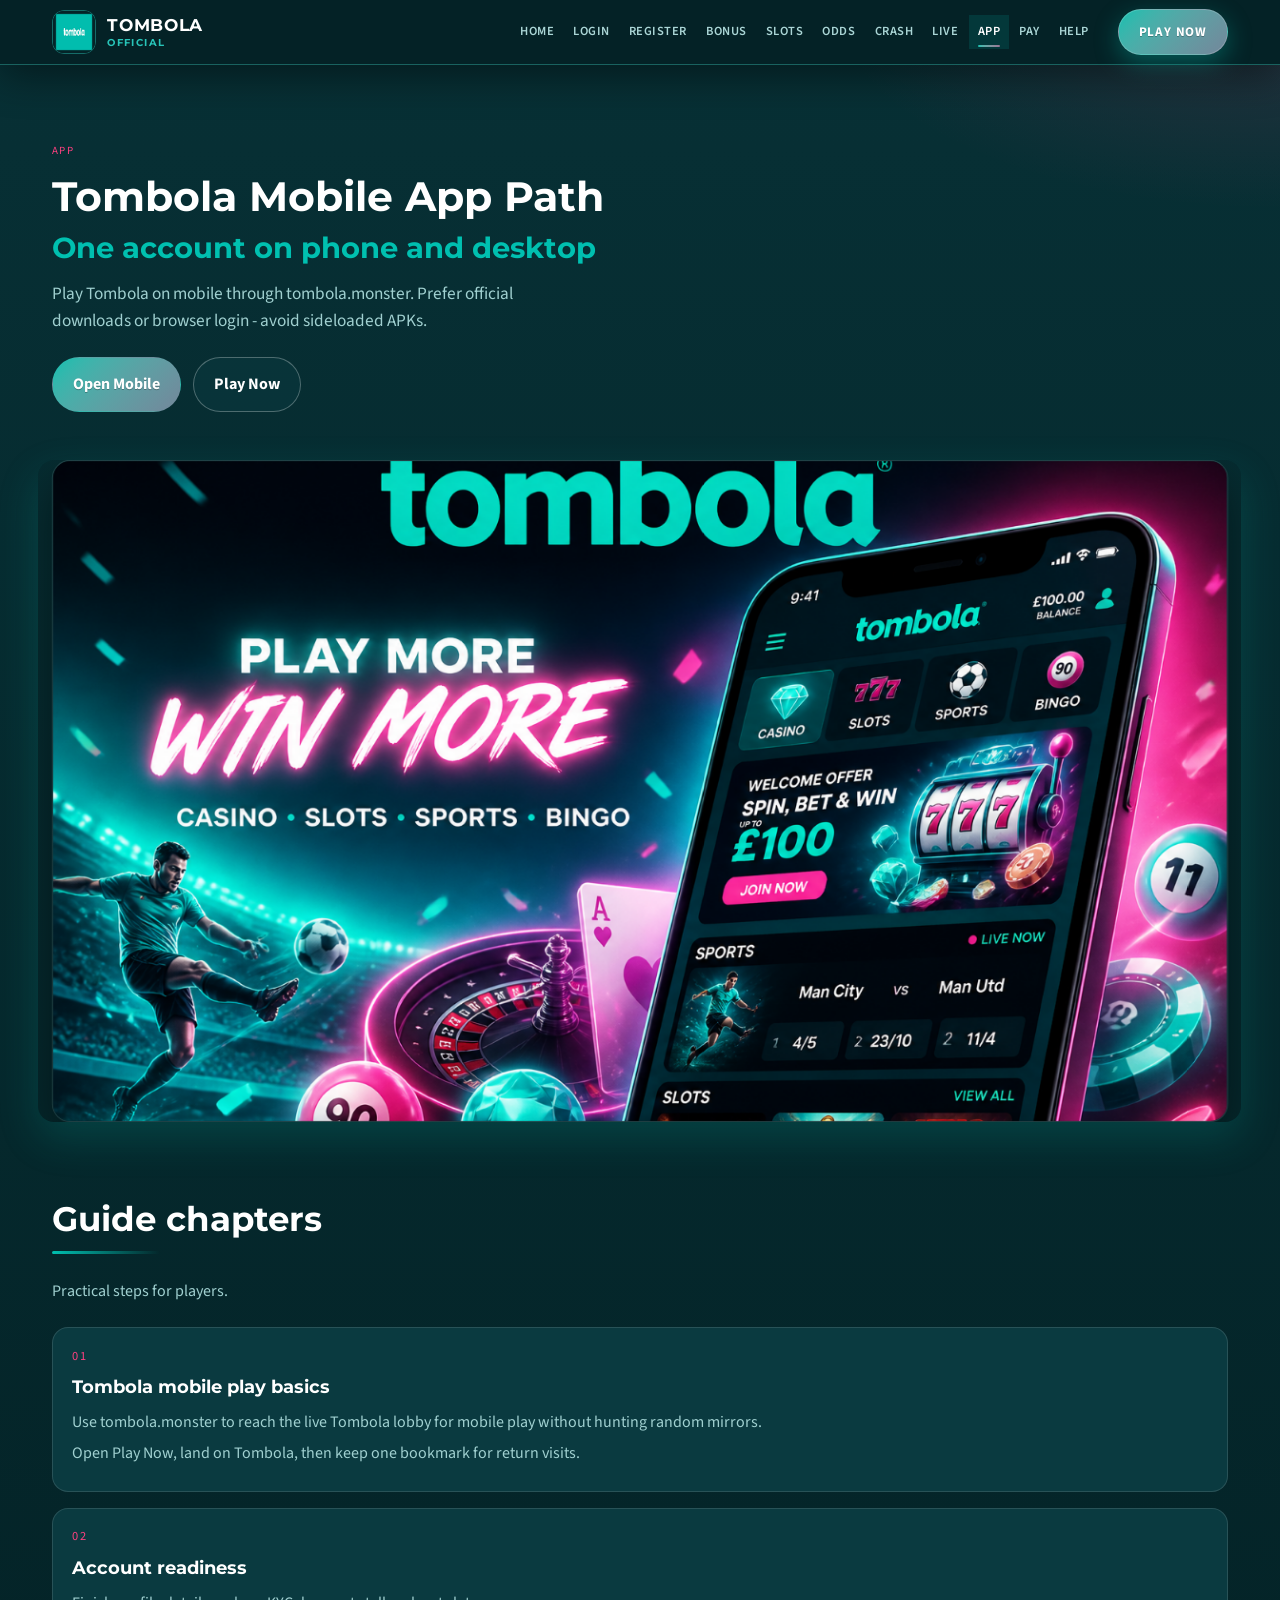
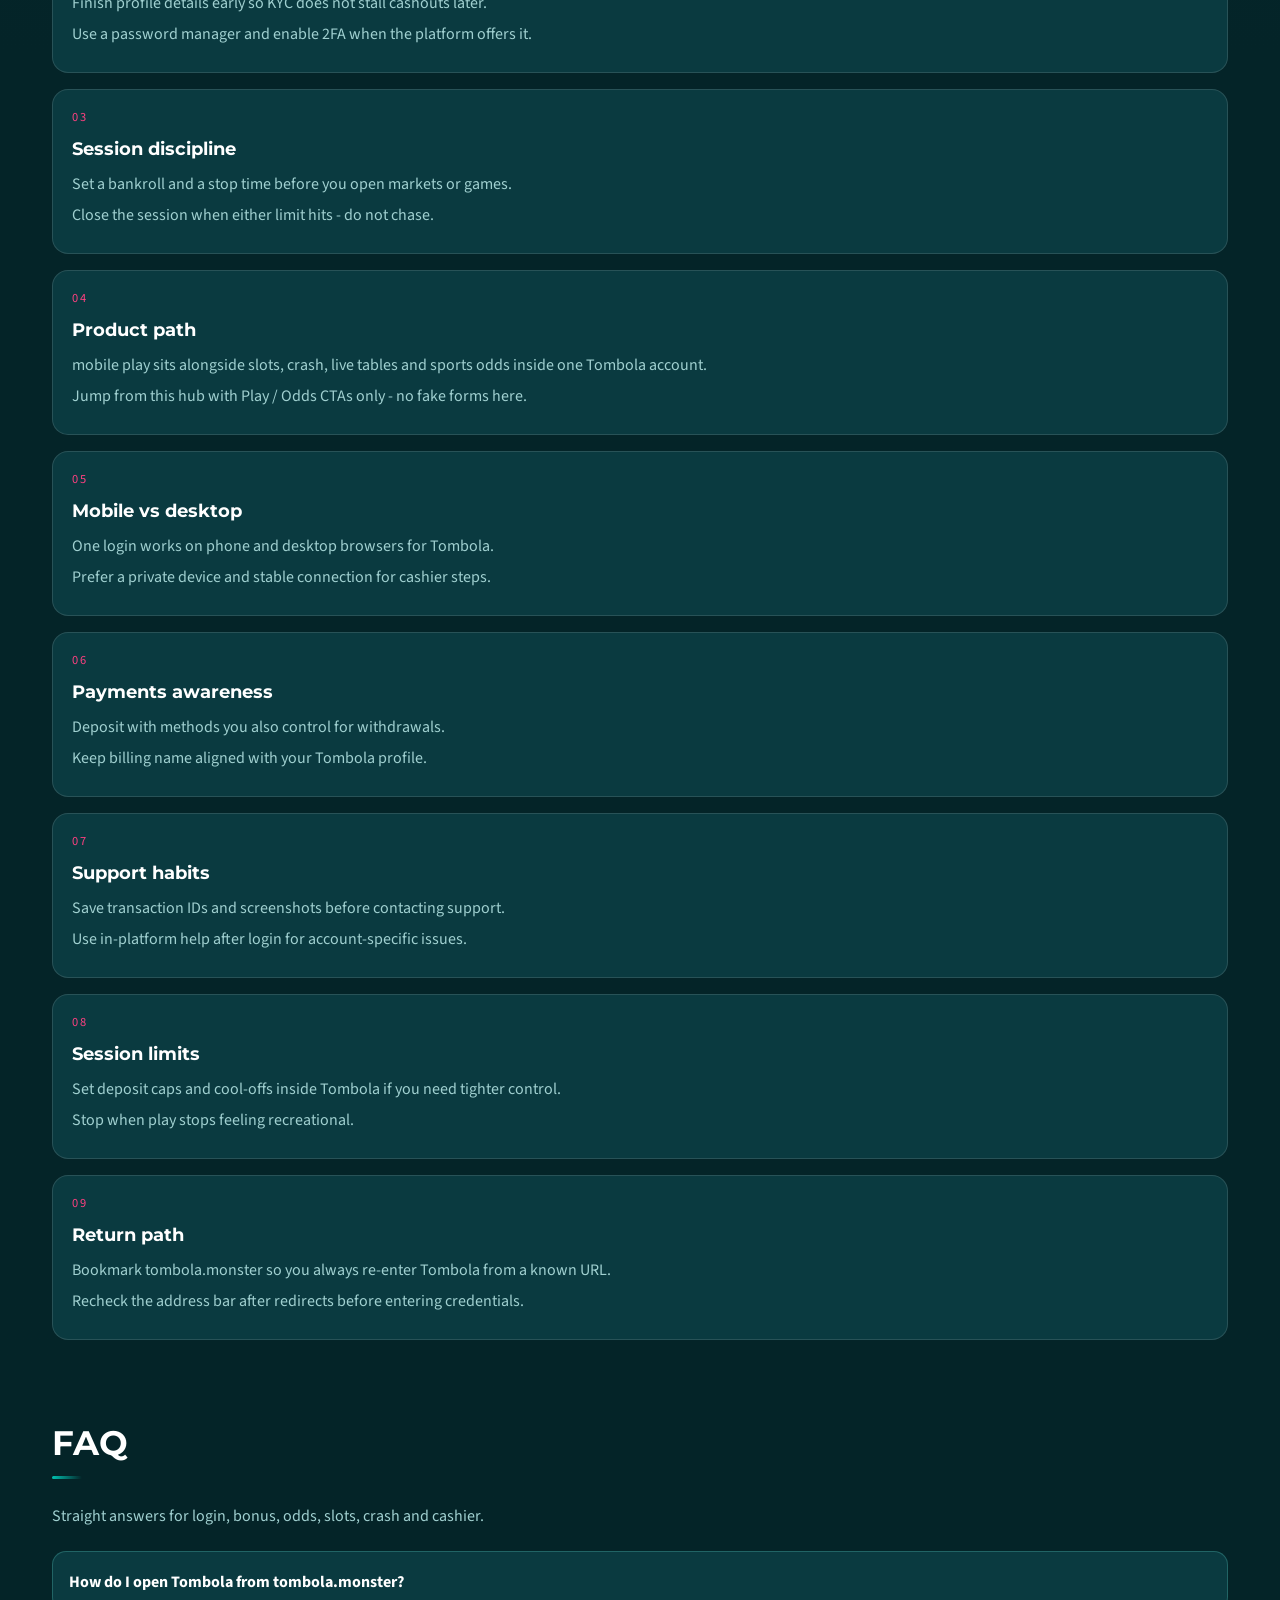
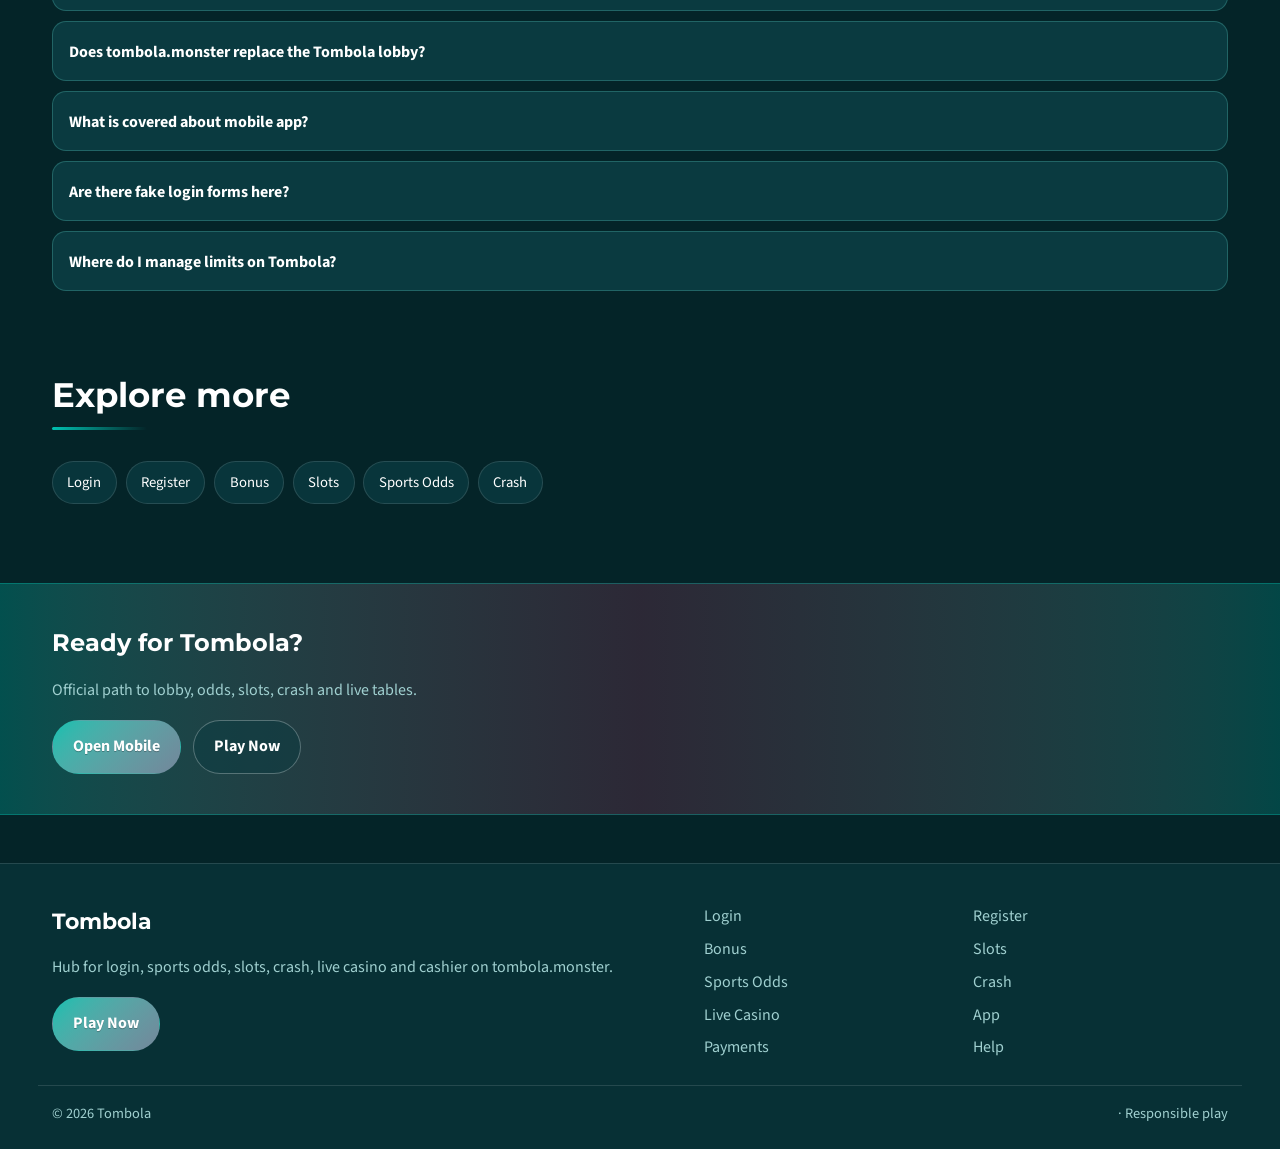
==== commit f85df6f7: "Fix logo voids, promo interleave, promo CSS, lang dropdown" ====
--- a/tomb-app.html
+++ b/tomb-app.html
@@ -54,17 +54,6 @@
 
 </div></section>
 <div class="page-cover wrap"><img src="/assets/pages/tomb-app.jpg" alt="App cover" width="1200" height="675" loading="eager"></div>
-<div class="wrap"><a class="promo-fx promo-vip reveal" href="https://martell888.online/HBztCKBh?sub_id_1=tombola.monster" rel="nofollow sponsored noopener" target="_blank">
-<span class="promo-badge">VIP</span>
-<span class="promo-fx-glow" aria-hidden="true"></span>
-<span class="promo-fx-scan" aria-hidden="true"></span>
-<span class="promo-fx-particles" aria-hidden="true"></span>
-<span class="promo-fx-rays" aria-hidden="true"></span>
-<span class="promo-fx-ring" aria-hidden="true"></span>
-<div class="promo-media"><img src="/assets/promo/promo-cashier.jpg" alt="Tombola promo" width="960" height="540" loading="lazy"></div>
-<div class="promo-copy"><span class="promo-kicker">Tombola cashier express</span><div class="promo-title">Deposit, play, withdraw on one account</div><p class="promo-sub">Finish KYC early and use payout methods you control on Tombola.</p></div>
-<span class="promo-cta"><span class="promo-cta-shine" aria-hidden="true"></span><span class="promo-cta-label">Open Tombola cashier</span></span>
-</a></div>
 <section class="chapters wrap"><div class="section-head"><h2>Guide chapters</h2><p class="mute">Practical steps for players.</p></div><div class="chapter-grid"><article class="chapter"><div class="chapter-n">01</div><h3>Tombola mobile play basics</h3><p>Use tombola.monster to reach the live Tombola lobby for mobile play without hunting random mirrors.</p><p>Open Play Now, land on Tombola, then keep one bookmark for return visits.</p></article><article class="chapter"><div class="chapter-n">02</div><h3>Account readiness</h3><p>Finish profile details early so KYC does not stall cashouts later.</p><p>Use a password manager and enable 2FA when the platform offers it.</p></article><article class="chapter"><div class="chapter-n">03</div><h3>Session discipline</h3><p>Set a bankroll and a stop time before you open markets or games.</p><p>Close the session when either limit hits - do not chase.</p></article><article class="chapter"><div class="chapter-n">04</div><h3>Product path</h3><p>mobile play sits alongside slots, crash, live tables and sports odds inside one Tombola account.</p><p>Jump from this hub with Play / Odds CTAs only - no fake forms here.</p></article><article class="chapter"><div class="chapter-n">05</div><h3>Mobile vs desktop</h3><p>One login works on phone and desktop browsers for Tombola.</p><p>Prefer a private device and stable connection for cashier steps.</p></article><article class="chapter"><div class="chapter-n">06</div><h3>Payments awareness</h3><p>Deposit with methods you also control for withdrawals.</p><p>Keep billing name aligned with your Tombola profile.</p></article><article class="chapter"><div class="chapter-n">07</div><h3>Support habits</h3><p>Save transaction IDs and screenshots before contacting support.</p><p>Use in-platform help after login for account-specific issues.</p></article><article class="chapter"><div class="chapter-n">08</div><h3>Session limits</h3><p>Set deposit caps and cool-offs inside Tombola if you need tighter control.</p><p>Stop when play stops feeling recreational.</p></article><article class="chapter"><div class="chapter-n">09</div><h3>Return path</h3><p>Bookmark tombola.monster so you always re-enter Tombola from a known URL.</p><p>Recheck the address bar after redirects before entering credentials.</p></article></div></section>
 <section class="faq wrap" id="faq"><div class="section-head"><h2>FAQ</h2><p class="mute">Straight answers for login, bonus, odds, slots, crash and cashier.</p></div><div class="faq-list"><details class="faq-item"><summary>How do I open Tombola from tombola.monster?</summary><p>Tap Play Now on tombola.monster, follow through to the live Tombola site, then complete login or registration there.</p></details><details class="faq-item"><summary>Does tombola.monster replace the Tombola lobby?</summary><p>No. tombola.monster is an SEO hub for login, bonus path, odds, slots, crash, live casino and cashier. Real games run on Tombola after you continue.</p></details><details class="faq-item"><summary>What is covered about mobile app?</summary><p>This page explains practical mobile app steps for Tombola players: safe entry, product location, session limits and where to continue via Play Now.</p></details><details class="faq-item"><summary>Are there fake login forms here?</summary><p>No. Never enter passwords on the hub. Credentials belong only on the live Tombola site after you leave this page.</p></details><details class="faq-item"><summary>Where do I manage limits on Tombola?</summary><p>Use deposit limits, reality checks and cool-offs inside the logged-in Tombola account tools.</p></details></div></section>
 <section class="related wrap"><div class="section-head"><h2>Explore more</h2></div><div class="chip-row"><a class="chip" href="/tomb-login.html">Login</a><a class="chip" href="/tomb-register.html">Register</a><a class="chip" href="/tomb-bonus.html">Bonus</a><a class="chip" href="/tomb-slots.html">Slots</a><a class="chip" href="/tomb-odds.html">Sports Odds</a><a class="chip" href="/tomb-crash.html">Crash</a></div></section>
--- a/css/styles.css
+++ b/css/styles.css
@@ -343,11 +343,11 @@
   .header-inner{
     grid-template-columns:minmax(0,1fr) auto auto !important;
   }
-  .lang-switch{grid-column:2 !important}
+  /* killed mid lang */
   .nav-toggle{grid-column:3 !important}
   .lang-switch-btn .lang-code{display:none !important}
   .brand-name{font-size:.74rem !important}
-  .promo-media{aspect-ratio:4 / 3 !important}
+  /* killed 4/3 */
   .hero-chips .chip{font-size:.68rem !important;padding:.28rem .5rem !important}
 }
 
@@ -781,3 +781,18 @@
 /* unique hero flight tombola */
 @keyframes heroFloatTb{0%,100%{transform:translate3d(0,0,0)}50%{transform:translate3d(0,-9px,0)}} .hero-stage .hero-img{animation:heroFloatTb 4.05s ease-in-out infinite}
 @media (prefers-reduced-motion:reduce){.hero-stage .hero-img{animation:none!important}}
+/* ===== BATCH13 UI FIX 2026-08-18 ===== */
+.brand-mark{overflow:hidden!important;border-radius:12px!important;width:44px!important;height:44px!important}
+.brand-mark img,.brand img{width:44px!important;height:44px!important;object-fit:cover!important;object-position:center!important;background:var(--bg)!important;border-radius:12px!important}
+.brand-mark::after{inset:-2px!important;border-radius:14px!important}
+.wrap > a.promo-fx, a.promo-fx{display:block!important;position:relative!important;overflow:hidden!important;width:100%!important;margin:.85rem auto!important;padding:0!important;aspect-ratio:32/9!important;border-radius:16px!important;grid-template-columns:none!important}
+.promo-fx .promo-media{position:absolute!important;inset:0!important;width:100%!important;height:100%!important;aspect-ratio:auto!important;margin:0!important;overflow:hidden!important;z-index:0!important}
+.promo-fx .promo-media img{width:100%!important;height:100%!important;object-fit:cover!important;object-position:center center!important;transform:none!important;animation:none!important}
+.promo-fx-rays,.promo-fx-ring{opacity:.12!important}
+@media (max-width:720px){.wrap > a.promo-fx, a.promo-fx{aspect-ratio:16/9!important}}
+.header-bar,.header-inner{display:grid!important;grid-template-columns:auto minmax(0,1fr) auto!important;align-items:center!important;position:relative!important}
+.header-actions{display:inline-flex!important;align-items:center!important;gap:.45rem!important;grid-column:3!important;grid-row:1!important;justify-self:end!important;position:relative!important;z-index:120!important}
+.lang-switch{position:relative!important;z-index:200!important;grid-column:unset!important;margin:0!important;flex:0 0 auto!important}
+.lang-switch-panel{position:absolute!important;top:calc(100% + 6px)!important;right:0!important;left:auto!important;transform:none!important;inset:auto!important;z-index:250!important;min-width:14rem!important;max-height:min(70vh,22rem)!important}
+@media (max-width:1099px){.header-bar,.header-inner{grid-template-columns:minmax(0,1fr) auto!important}.header-actions{grid-column:2!important}.lang-switch{grid-column:unset!important}.nav-toggle{grid-column:unset!important}}
+
--- a/css/i18n.css
+++ b/css/i18n.css
@@ -0,0 +1,55 @@
+/* Language switcher — compact dropdown with flags (ship blocker) */
+.lang-switch{position:relative;z-index:80;flex:0 0 auto;margin-left:.35rem;align-self:center}
+.lang-switch-btn{
+  display:inline-flex;align-items:center;gap:.42rem;
+  padding:.42rem .72rem;border-radius:999px;cursor:pointer;
+  border:1px solid color-mix(in srgb,var(--accent) 40%,var(--line));
+  background:color-mix(in srgb,var(--surface) 85%,var(--accent));
+  color:var(--text);font-size:.78rem;font-weight:800;letter-spacing:.02em;
+  text-transform:none!important;
+  transition:border-color .25s,box-shadow .25s,transform .25s;
+}
+.lang-switch-btn:hover,.lang-switch.is-open .lang-switch-btn{
+  border-color:var(--accent);
+  box-shadow:0 0 0 1px color-mix(in srgb,var(--accent) 35%,transparent),0 10px 24px color-mix(in srgb,var(--accent) 25%,transparent);
+}
+.lang-flag-img{
+  width:22px;height:16px;object-fit:cover;border-radius:3px;flex:0 0 auto;
+  box-shadow:0 0 0 1px rgba(255,255,255,.22),0 2px 6px rgba(0,0,0,.35);
+  display:block;
+}
+.lang-switch-btn .lang-code,.lang-option .lang-code{
+  font-size:.68rem;font-weight:900;letter-spacing:.06em;opacity:.75;min-width:1.5rem;
+}
+.lang-switch-btn .lang-name{white-space:nowrap}
+.lang-switch-panel{
+  position:absolute!important;top:calc(100% + .45rem)!important;right:0!important;left:auto!important;
+  min-width:14rem;width:max-content;max-width:min(18rem,92vw);
+  padding:.45rem;border-radius:14px;
+  background:color-mix(in srgb,var(--surface) 96%,#000);
+  border:1px solid color-mix(in srgb,var(--accent) 35%,var(--line));
+  box-shadow:0 18px 40px rgba(0,0,0,.5);
+  display:none!important;
+  max-height:min(70vh,22rem);overflow:auto;
+  flex-direction:column;grid-auto-flow:row;
+  z-index:90;
+}
+.lang-switch.is-open .lang-switch-panel{display:grid!important;gap:.2rem}
+.lang-option{
+  display:flex!important;align-items:center;gap:.55rem;width:100%;text-align:left;
+  padding:.55rem .65rem;border:0;border-radius:10px;cursor:pointer;
+  background:transparent;color:var(--text);font-size:.86rem;font-weight:650;
+  white-space:nowrap;
+}
+.lang-option:hover,.lang-option.is-active{background:color-mix(in srgb,var(--accent) 18%,transparent)}
+.lang-option.is-active{color:var(--accent);outline:1px solid color-mix(in srgb,var(--accent) 45%,transparent)}
+@media (max-width:1099px){
+  .lang-switch{order:3;margin-left:.25rem}
+  .lang-switch-btn .lang-name{display:none}
+  .lang-switch-panel{right:0;left:auto}
+}
+/* batch13 lang panel lock */
+.lang-switch{position:relative!important;z-index:200!important}
+.lang-switch-panel{position:absolute!important;top:calc(100% + 6px)!important;right:0!important;left:auto!important;transform:none!important;inset:auto 0 auto auto!important;z-index:250!important;display:none!important}
+.lang-switch.is-open .lang-switch-panel{display:grid!important}
+
